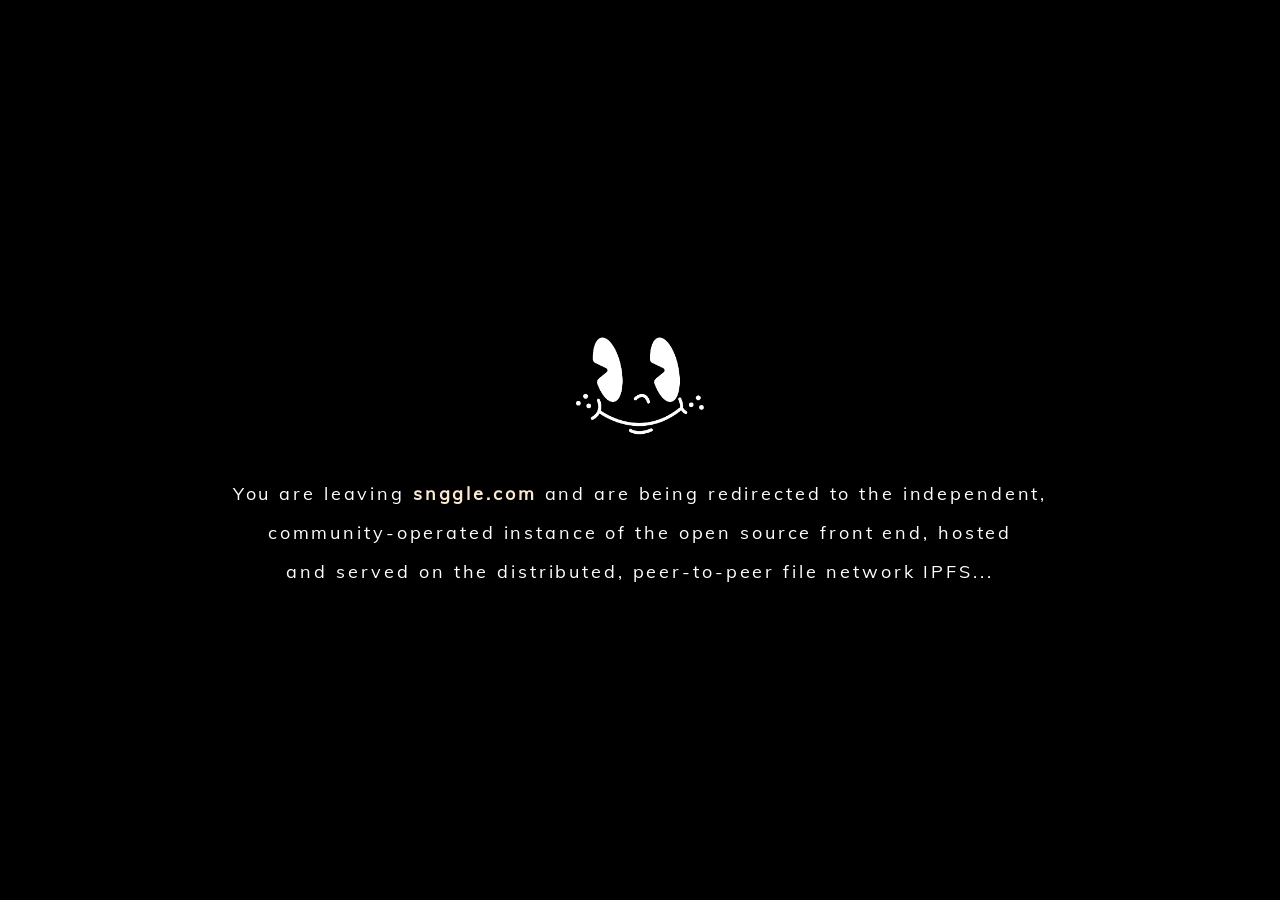
==== index.html @ 7ab238b9 "Update dev-release to output generated at" ====
<!DOCTYPE html>
<html>
<head>
  <meta name="viewport" content="width=device-width, initial-scale=1">
  <script>

const sleep = (milliseconds) => {
  return new Promise(resolve => setTimeout(resolve, milliseconds))
}

function fileExist(url) {
    var xhr = new XMLHttpRequest();
    xhr.open('HEAD', url, false);
    xhr.send();
    return xhr.status === 200;
}

async function main() {
  // delay redirect by at least 3 seconds
  var sleepPromise = sleep(4000)

  console.info("INFO: Setting up load balancing...")
  var cid = "bafybeify57eexkznu4kw44q3ylzjaljvz26f4ykfnolmpxycnidup7d6d4"

  // Choose random gateway to distribute the traffic
  var gateways = [
     `https://ipfs.snggle.com/ipfs/${cid}`,
  ];
  var i = Math.floor(Math.random() * gateways.length);
  var gateway = gateways[i];

  await sleepPromise;

  console.info("INFO: Checking if web app exist...")
  if (fileExist(`${gateway}/index.html`)) {
    console.info("INFO: Success, resources were found!")

    console.info(`INFO: Redirecting -> ${gateway}`)
    window.location.replace(gateway);
  } else {
    console.error("ERROR: Failure, resources were NOT found!")
    document.getElementById('loader').style.display = 'none'
    document.getElementById('not-found').style.display = 'block'
    console.error("ERROR: We were not able to find the app")
    console.info("INFO: Visit following github page to find latest release: https://github.com/snggle/snggle.com/releases/tag/v0.0.2")
  }

  console.info("INFO: Page loader finished")
}

console.info("INFO: Page loader started")
main();
</script>

<style>
@font-face {
    font-family: "Mulish";
    src: url("./static/fonts/Mulish-Regular.ttf") format("truetype");
    font-display: swap;
}

html,
body {
    height: 100%;
    margin: 0;
    padding: 0;
}

.container {
    display: flex;
    justify-content: center;
    align-items: center;
    flex-direction: column;
    gap: 10px;
    height: 100%;
    height: 100%;
    background: rgba(0, 0, 0);
}

.loader,
.not-found {
    text-align: center;
    margin: 0 auto;
    font-family: "Mulish", sans-serif;
    font-size: 18px;
    line-height: 218%;
    letter-spacing: 0.16em;
    color: white;
}

.not-found {
    display: none;
}

.loader__link,
.not-found__link {
    text-decoration: none;
    color: rgba(251, 234, 210, 1);
    cursor: pointer;
}

.loader__image {
    height: 152px;
    width: 162px;
}

.not-found__image {
    width: 398px;
    height: 160px;
}

@media (max-width: 850px) {
    .loader,
    .not-found {
        margin: 0 16px;
        font-size: 16px;
    }

    .loader__text,
    .not-found__text {
        display: inline;
    }

    .not-found__image {
        width: 322px;
        height: 125px;
    }
}

</style>
<title>SNGGLE</title>
<link rel="icon" type="image/png" href="https://ipfs.snggle.com/ipfs/QmSyisGGSbiNfunsmPsNMGCofEzaq3hi2HK6ESrRfQoSLQ">
</head>
<body>
    <section class="container">
        <div id="loader" class="loader">
            <div class="loader__image__wrapper">
                <img
                    src="./static/images/logo.gif"
                    alt="logo"
                    class="loader__image"
                />
            </div>
            <div class="loader__text">
                You are leaving <a class="loader__link" href="https://snggle.com"><b>snggle.com</b></a> and are being redirected to the independent,
            </div>
            <div class="loader__text">
                community-operated instance of the open source front end, hosted
            </div>
            <div class="loader__text">
                and served on the distributed, peer-to-peer file network IPFS...
            </div>
        </div>
        <div id="not-found" class="not-found">
            <img
                src="./static/images/not-found.png"
                alt="not found"
                class="not-found__image"
            />
            <div class="not-found__text">CID: bafybeify57eexkznu4kw44q3ylzjaljvz26f4ykfnolmpxycnidup7d6d4</div>
            <div class="not-found__text">
                The IPFS gateway is currently not available, please visit our
                <a class="not-found__link" href="https://github.com/snggle/snggle.com/releases/tag/v0.0.2"><b>GitHub repository</b></a>
            </div>
            <div class="not-found__text">
                where you can download latest release, alternatively copy above CID 
            </div>
            <div class="not-found__text">
                and try another <a class="not-found__link" href="https://ipfs.github.io/public-gateway-checker/"><b>public gateway</b></a>
                or click <a class="not-found__link" href="./redirect.html"><b>F5</b></a> to refresh
            </div>
            <div class="not-found__text">
                the page and try connecting again :)
            </div>
        </div>
</section>
</body>
</html>
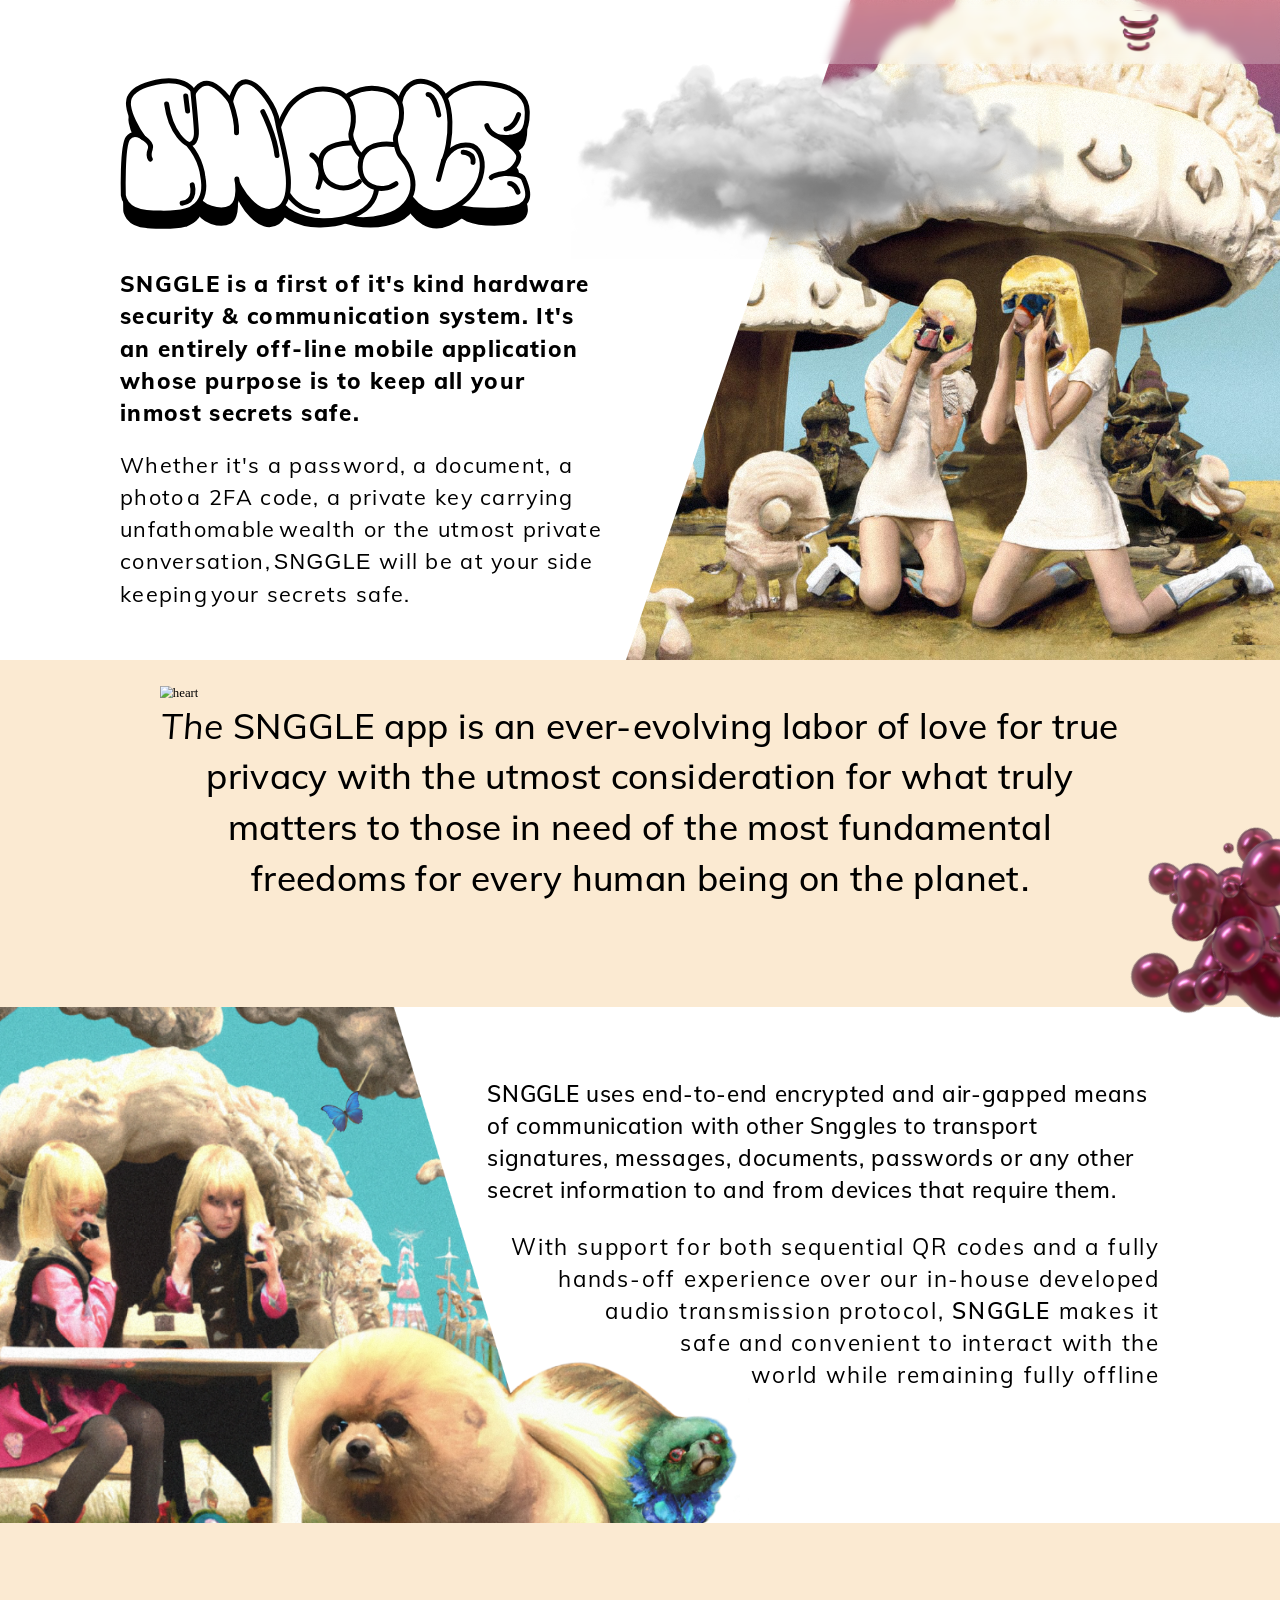
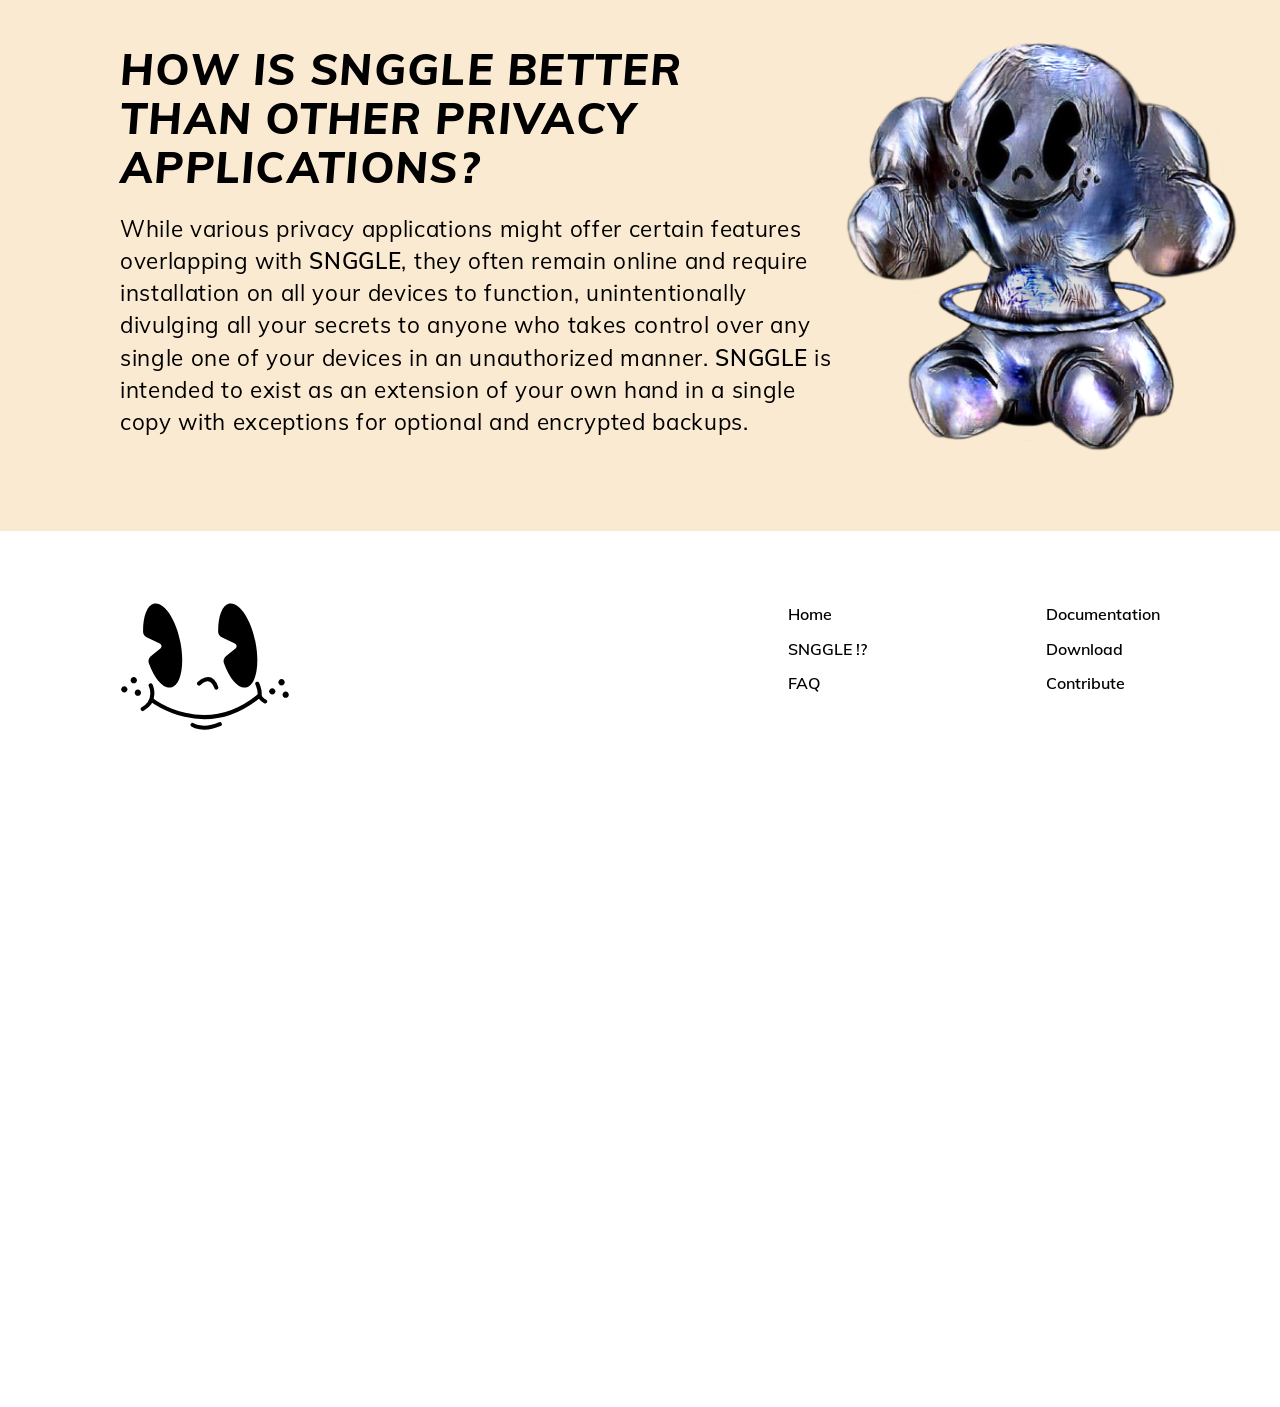
==== commit 35590629: "Merge pull request #28 from snggle/feature/left-right-click-navigation ability to navigate on left/r" ====
--- a/index.html
+++ b/index.html
@@ -1,178 +1,312 @@
+
 <!DOCTYPE html>
-<html>
-<head>
-  <meta name="viewport" content="width=device-width, initial-scale=1">
-  <script>
+<html lang="en">
+    <head>
+        <title>SNGGLE</title>
+        <link rel="icon" type="image/png" href="https://ipfs.snggle.com/ipfs/QmSyisGGSbiNfunsmPsNMGCofEzaq3hi2HK6ESrRfQoSLQ">
+        <link rel="stylesheet" href="reset.css">
+        <link rel="stylesheet" href="index.css">
+        <meta name="viewport" content="width=device-width, initial-scale=1">
+    </head>
+    <body>
+        <section class="header">
+            <div class="header__wrapper">
+                <div class="header__content">
+                    <button
+                    class="header__menu"
+                    id="navigation-toggle"
+                    onclick="toggleNavigation()"
+                ></button>
+                </div>
+            </div>
+        </section>
+        <nav class="navigation" id="navigation">
+            <div class="navigation__wrapper">
+                <div class="navigation__content">
+                    <a class="navigation__item">
+                        <span class="navigation__item__label">
+                            Home
+                        </span>
+                        <img
+                            src="./static/images/home/reverted_arrow.svg"
+                            alt="arrow"
+                            class="navigation__item__arrow"
+                        />
+                    </a>
+                    <a href="./snggle.html" class="navigation__item">
+                        <span class="navigation__item__label">
+                            SNGGLE !?
+                        </span>
+                        <img
+                            src="./static/images/home/arrow.svg"
+                            alt="arrow"
+                            class="navigation__item__arrow"
+                        />
+                    </a>
+                    <a href="./faq.html" class="navigation__item">
+                        <span class="navigation__item__label">
+                            FAQ
+                        </span>
+                        <img
+                            src="./static/images/home/arrow.svg"
+                            alt="arrow"
+                            class="navigation__item__arrow"
+                        />
+                    </a>
+                    <a class="navigation__item" href="https://docs.snggle.com" target="_blank">
+                        <span class="navigation__item__label">
+                            Documentation
+                        </span>
+                        <img
+                            src="./static/images/home/arrow.svg"
+                            alt="arrow"
+                            class="navigation__item__arrow"
+                        />
+                    </a>
+                    <a  href="https://github.com/snggle/snggle/releases" target="_blank" class="navigation__item">
+                        <span class="navigation__item__label">
+                            Download
+                        </span>
+                        <img
+                            src="./static/images/home/arrow.svg"
+                            alt="arrow"
+                            class="navigation__item__arrow"
+                        />
+                    </a>
+                    <a href="faq.html#contact" class="navigation__item">
+                        <span class="navigation__item__label">
+                            Contribute
+                        </span>
+                        <img
+                            src="./static/images/home/arrow.svg"
+                            alt="arrow"
+                            class="navigation__item__arrow"
+                        />
+                    </a>
+                </div>
+            </div>
+        </nav>
+        <section class="intro">
+            <img
+                src="./static/images/home/intro_section_mobile.svg"
+                alt="intro"
+                class="intro__image"
+            />
+            <img
+                src="./static/images/home/cloud.svg"
+                alt="cloud"
+                class="intro__cloud-image"
+            />
+            <div class="intro__wrapper">
+                <div class="intro__content">
+                    <div class="intro__info">
+                        <div class="intro__images">
+                            <img
+                                src="./static/images/home/title.svg"
+                                alt="title"
+                                class="intro__images__title"
+                            />
+                            <img
+                                src="./static/images/home/cloud.svg"
+                                alt="title"
+                                class="intro__images__cloud"
+                            />
+                        </div>
+                        <img
+                            src="./static/images/home/intro_section.svg"
+                            alt="intro section"
+                            class="intro__main-image"
+                        />
+                        <div class="intro__info__text">
+                            <span class="intro__title">
+                                <div class="intro__title__polygon"></div>
+                                <div>SNGGLE is a first of it's kind hardware security</div>
+                                <div>& communication system. It's an entirely off-line</div>
+                                <div>mobile application whose purpose is to keep</div>
+                                <div>all your inmost secrets safe.</div>
+                            </span>
+                            <span class="intro__description">
+                                <div class="intro__description__polygon"></div>
+                                <div>Whether it's a password, a document, a photo</div> 
+                                <div>a 2FA code, a private key carrying unfathomable</div> 
+                                <div>wealth or the utmost private conversation,</div>
+                                <div><b>SNGGLE</b> will be at your side keeping</div>
+                                <div>your secrets safe.</div>
+                            </span>
+                        </div>
+                    </div>
+                </div>
+            </div>
+        </section>
+        <section class="about">
+            <div class="about__wrapper">
+                <div class="about__content">
+                    <div class="about__intro">
+                        <img
+                            src="./static/images/home/heart.svg"
+                            alt="heart"
+                            class="about__image"
+                        />
+                    <span class="about__description">
+                        <b>The</b> SNGGLE app is an ever-evolving labor of love for true privacy with the utmost consideration for what truly matters to those in
+                        need of the most fundamental freedoms for every human being on
+                        the planet.
+                    </span>
+                    </div>
+                    <picture>
+                        <source srcset="./static/images/home/about_section_mobile.svg" media="(max-width: 1024px)"/>
+                        <img
+                            src="./static/images/home/about_section.svg"
+                            alt="bubbles"
+                            class="about__main-image"
+                        />
+                    </picture>
+                </div>
+            </div>
+        </section>
+        <section class="security">
+            <img
+                src="./static/images/home/security_section_mobile.svg"
+                alt="intro"
+                class="security__image"
+            />
+            <div class="security__wrapper">
+                <div class="security__content">
+                    <img 
+                        src="./static/images/home/security_section.png"
+                        alt="security"
+                        class="security__main-image"
+                    />
+                    <div class="security__info">
+                        <span class="security__title">
+                            <div class="security__title__polygon"></div>
+                                <b>SNGGLE</b> uses end-to-end encrypted and air-gapped means
+                                of communication with other Snggles to transport
+                                signatures, messages, documents, passwords or any other
+                                secret information to and from devices that require them.   
+                        </span>
+                        <span class="security__description">
+                            <div class="security__description__polygon"></div>
+                            <div>With support for both sequential QR codes and a fully</div>
+                            <div>hands-off experience over our in-house developed</div>
+                            <div>audio transmission protocol, <b>SNGGLE</b> makes it</div>
+                            <div>safe and convenient to interact with the</div>
+                            <div>world while remaining fully offline</div>
+                        </span>
+                    </div>
+                </div>
+            </div>
+        </section>
+        <section class="privacy">
+            <div class="privacy__wrapper">
+                <div class="privacy__content">
+                    <div class="privacy__info">
+                        <h3 class="privacy__title">
+                            How is SNGGLE better than other privacy applications?
+                        </h3>
+                        <span class="privacy__description">
+                            While various privacy applications might offer certain features overlapping with
+                            <b>SNGGLE</b>, they often remain online and require installation on all your devices to function, unintentionally divulging all your secrets to anyone who takes control over any single one of your devices in an unauthorized manner.
+                            <b>SNGGLE</b>
+                            is intended to exist as
+                            an extension of your own hand in a single copy with exceptions for optional and encrypted backups.
+                        </span>
+                    </div>
+                    <div class="privacy__image__wrapper">
+                        <img
+                            src="./static/images/home/privacy_section.svg"
+                            alt="privacy"
+                            class="privacy__image"
+                        />
+                    </div>
+                </div>
+            </div>
+        </section>
+        <footer class="footer">
+            <div class="footer__wrapper">
+                <div class="footer__content">
+                    <div class="footer__image__wrapper">
+                        <img
+                            src="./static/images/logo.svg"
+                            alt="logo"
+                            class="footer__image"
+                        />
+                    </div>
+                    <div class="footer__links">
+                        <ul class="footer__links__list">
+                            <li class="footer__links__list__item">
+                                <a href="./index.html">
+                                    Home
+                                </a>
+                            </li>
+                            <li class="footer__links__list__item">
+                                <a href="./snggle.html">
+                                    SNGGLE !?
+                                </a>
+                            </li>
+                            <li class="footer__links__list__item">
+                                <a href="./faq.html">
+                                    FAQ
+                                </a>
+                            </li>
+                        </ul>
+                        <ul class="footer__links__list">
+                            <li class="footer__links__list__item">
+                                <a href="https://docs.snggle.com" target="_blank">
+                                    Documentation
+                                </a>
+                            </li>
+                            <li class="footer__links__list__item">
+                                <a href="https://github.com/snggle/snggle/releases" target="_blank">
+                                    Download
+                                </a>
+                            </li>
+                            <li class="footer__links__list__item">
+                                <a href="faq.html#contact">
+                                    Contribute
+                                </a>
+                            </li>
+                        </ul>
+                    </div>
+                </div>
+            </div>
+        </footer>
+    </body>
+    <script>
+        /** Shows/closes navigation.
+         * Toggles navigation class for button and disables scroll behaviour.
+         */
+        function toggleNavigation() {
+            document.getElementById("navigation").classList.toggle("show")
+            document.getElementById("navigation-toggle").classList.toggle("close")
+            document.body.classList.toggle("scroll-disabled")
+        }
 
-const sleep = (milliseconds) => {
-  return new Promise(resolve => setTimeout(resolve, milliseconds))
-}
+        const WRAPPER_WIDTH = 1600;
+        const ZOOM_COEFICIENT = 0.8;
+        const CONTENT_WIDTH = WRAPPER_WIDTH*ZOOM_COEFICIENT;
+        let SPACE_TO_CLICK_WIDTH = (window.innerWidth - CONTENT_WIDTH)/2;
+        let LEFT_X_COORDINATE_BREAK_POINT = SPACE_TO_CLICK_WIDTH;
+        let RIGHT_X_COORDINATE_BREAK_POINT = SPACE_TO_CLICK_WIDTH + CONTENT_WIDTH;
 
-function fileExist(url) {
-    var xhr = new XMLHttpRequest();
-    xhr.open('HEAD', url, false);
-    xhr.send();
-    return xhr.status === 200;
-}
+        /** Re-calculates left and right breakpoints depends on viewport width and zoom effect. */
+        window.visualViewport.addEventListener("resize", () => {
+            SPACE_TO_CLICK_WIDTH = (window.innerWidth - CONTENT_WIDTH)/2;
+            LEFT_X_COORDINATE_BREAK_POINT = SPACE_TO_CLICK_WIDTH;
+            RIGHT_X_COORDINATE_BREAK_POINT = SPACE_TO_CLICK_WIDTH + CONTENT_WIDTH;
+        });
 
-async function main() {
-  // delay redirect by at least 3 seconds
-  var sleepPromise = sleep(4000)
-
-  console.info("INFO: Setting up load balancing...")
-  var cid = "bafybeify57eexkznu4kw44q3ylzjaljvz26f4ykfnolmpxycnidup7d6d4"
-
-  // Choose random gateway to distribute the traffic
-  var gateways = [
-     `https://ipfs.snggle.com/ipfs/${cid}`,
-  ];
-  var i = Math.floor(Math.random() * gateways.length);
-  var gateway = gateways[i];
-
-  await sleepPromise;
-
-  console.info("INFO: Checking if web app exist...")
-  if (fileExist(`${gateway}/index.html`)) {
-    console.info("INFO: Success, resources were found!")
-
-    console.info(`INFO: Redirecting -> ${gateway}`)
-    window.location.replace(gateway);
-  } else {
-    console.error("ERROR: Failure, resources were NOT found!")
-    document.getElementById('loader').style.display = 'none'
-    document.getElementById('not-found').style.display = 'block'
-    console.error("ERROR: We were not able to find the app")
-    console.info("INFO: Visit following github page to find latest release: https://github.com/snggle/snggle.com/releases/tag/v0.0.2")
-  }
-
-  console.info("INFO: Page loader finished")
-}
-
-console.info("INFO: Page loader started")
-main();
-</script>
-
-<style>
-@font-face {
-    font-family: "Mulish";
-    src: url("./static/fonts/Mulish-Regular.ttf") format("truetype");
-    font-display: swap;
-}
-
-html,
-body {
-    height: 100%;
-    margin: 0;
-    padding: 0;
-}
-
-.container {
-    display: flex;
-    justify-content: center;
-    align-items: center;
-    flex-direction: column;
-    gap: 10px;
-    height: 100%;
-    height: 100%;
-    background: rgba(0, 0, 0);
-}
-
-.loader,
-.not-found {
-    text-align: center;
-    margin: 0 auto;
-    font-family: "Mulish", sans-serif;
-    font-size: 18px;
-    line-height: 218%;
-    letter-spacing: 0.16em;
-    color: white;
-}
-
-.not-found {
-    display: none;
-}
-
-.loader__link,
-.not-found__link {
-    text-decoration: none;
-    color: rgba(251, 234, 210, 1);
-    cursor: pointer;
-}
-
-.loader__image {
-    height: 152px;
-    width: 162px;
-}
-
-.not-found__image {
-    width: 398px;
-    height: 160px;
-}
-
-@media (max-width: 850px) {
-    .loader,
-    .not-found {
-        margin: 0 16px;
-        font-size: 16px;
-    }
-
-    .loader__text,
-    .not-found__text {
-        display: inline;
-    }
-
-    .not-found__image {
-        width: 322px;
-        height: 125px;
-    }
-}
-
-</style>
-<title>SNGGLE</title>
-<link rel="icon" type="image/png" href="https://ipfs.snggle.com/ipfs/QmSyisGGSbiNfunsmPsNMGCofEzaq3hi2HK6ESrRfQoSLQ">
-</head>
-<body>
-    <section class="container">
-        <div id="loader" class="loader">
-            <div class="loader__image__wrapper">
-                <img
-                    src="./static/images/logo.gif"
-                    alt="logo"
-                    class="loader__image"
-                />
-            </div>
-            <div class="loader__text">
-                You are leaving <a class="loader__link" href="https://snggle.com"><b>snggle.com</b></a> and are being redirected to the independent,
-            </div>
-            <div class="loader__text">
-                community-operated instance of the open source front end, hosted
-            </div>
-            <div class="loader__text">
-                and served on the distributed, peer-to-peer file network IPFS...
-            </div>
-        </div>
-        <div id="not-found" class="not-found">
-            <img
-                src="./static/images/not-found.png"
-                alt="not found"
-                class="not-found__image"
-            />
-            <div class="not-found__text">CID: bafybeify57eexkznu4kw44q3ylzjaljvz26f4ykfnolmpxycnidup7d6d4</div>
-            <div class="not-found__text">
-                The IPFS gateway is currently not available, please visit our
-                <a class="not-found__link" href="https://github.com/snggle/snggle.com/releases/tag/v0.0.2"><b>GitHub repository</b></a>
-            </div>
-            <div class="not-found__text">
-                where you can download latest release, alternatively copy above CID 
-            </div>
-            <div class="not-found__text">
-                and try another <a class="not-found__link" href="https://ipfs.github.io/public-gateway-checker/"><b>public gateway</b></a>
-                or click <a class="not-found__link" href="./redirect.html"><b>F5</b></a> to refresh
-            </div>
-            <div class="not-found__text">
-                the page and try connecting again :)
-            </div>
-        </div>
-</section>
-</body>
+        /** Detecs right/left side click and redirect to faq/snggle pages. */
+        document.addEventListener("click", (e) => {
+            if (window.innerWidth < 1300) {
+                return;
+            }
+            if (e.pageX < LEFT_X_COORDINATE_BREAK_POINT) {
+                window.location.href = './faq.html';
+            }
+            if (e.pageX > RIGHT_X_COORDINATE_BREAK_POINT) {
+                window.location.href = './snggle.html';
+            }
+        });
+    </script>
 </html>
--- a/index.css
+++ b/index.css
@@ -0,0 +1,840 @@
+body {
+    background-image: url("./static/images/home/main_background.png");
+    background-size: 100% 100%;
+    zoom: 0.8;
+}
+
+.header {
+    display: flex;
+    justify-content: center;
+    position: fixed;
+    z-index: 1;
+    width: 100%;
+}
+
+.header__wrapper {
+    display: flex;
+    width: 100%;
+    max-width: 1600px;
+    background: rgba(255, 255, 255, 0.24);
+    backdrop-filter: blur(5px);
+    -webkit-backdrop-filter: blur(5px);
+}
+
+.header__content {
+    margin: 12px 150px;
+    width: 100%;
+    display: flex;
+    justify-content: flex-end;
+}
+
+.header__menu {
+    width: 52px;
+    height: 56px;
+    cursor: pointer;
+    background: url("./static/images/burger_menu.svg");
+    outline: none;
+    background-position: center;
+    border: none;
+}
+
+.navigation {
+    display: none;
+    position: fixed;
+    left: 0;
+    top: 80px;
+    z-index: 2;
+    width: 100%;
+    height: calc(100vh + 20%);
+}
+
+.navigation__wrapper {
+    width: 100%;
+    max-width: 1600px;
+    background: rgba(255, 255, 255, 0.24);
+    backdrop-filter: blur(87px);
+    -webkit-backdrop-filter: blur(87px);
+}
+
+.navigation__content {
+    margin: 0 150px;
+    display: flex;
+    flex-direction: column;
+    justify-content: space-around;
+}
+
+.show {
+    display: flex;
+    justify-content: center;
+}
+
+.scroll-disabled {
+    overflow: hidden;
+}
+
+.close {
+    background: url("./static/images/burger_menu_close.svg");
+    background-size: cover;
+}
+
+.navigation__item {
+    display: flex;
+    justify-content: space-between;
+    align-items: center;
+    padding: 5px 0 1.5%;
+    list-style-type: none;
+    border-bottom: 1px solid rgba(255, 255, 255, 0.12);
+    cursor: pointer;
+}
+
+.navigation__item:last-child {
+    border-bottom: none;
+}
+
+.navigation__item__label {
+    font-family: "Mulish ExtraBold", sans-serif;
+    font-style: normal;
+    font-size: 64px;
+    line-height: 144%;
+    text-shadow: 0px 4px 6px rgba(0, 0, 0, 0.25);
+    background: url("./static/images/label.png");
+    -webkit-text-fill-color: transparent;
+    -webkit-background-clip: text;
+    background-size: 500% 200%;
+    background-repeat: no-repeat;
+    background-position: 50% 45%;
+}
+
+.navigation__item:first-child {
+    cursor: not-allowed;
+}
+
+.navigation__item:first-child .navigation__item__label {
+    opacity: 0.5;
+}
+
+.navigation__item__arrow {
+    width: 174px;
+    height: 74px;
+}
+
+.intro {
+    display: flex;
+    justify-content: center;
+    width: 100%;
+}
+
+.intro__wrapper {
+    display: flex;
+    width: 100%;
+    max-width: 1600px;
+    background: white;
+    overflow: hidden;
+}
+
+.intro__content {
+    display: flex;
+    align-items: center;
+    justify-content: space-between;
+    position: relative;
+    overflow: hidden;
+    margin: 0 0 0 150px;
+    width: 100%;
+}
+
+.intro__images {
+    position: absolute;
+    top: 60px;
+    left: 0;
+    display: flex;
+    gap: 50px;
+}
+
+.intro__info {
+    font-family: "Mulish", sans-serif;
+    color: #000000;
+}
+
+.intro__image,
+.intro__cloud-image {
+    display: none;
+}
+
+.intro__title {
+    display: block;
+    width: 1450px;
+    font-family: "Mulish ExtraBold", sans-serif;
+    font-style: normal;
+    font-size: 28px;
+    line-height: 144%;
+    margin-top: 335px;
+    letter-spacing: 0.06em;
+}
+
+.intro__title__polygon,
+.intro__description__polygon {
+    display: none;
+}
+
+.intro__description {
+    display: block;
+    margin-top: 25px;
+}
+
+.intro__description div {
+    display: block;
+    font-style: normal;
+    font-weight: 300;
+    letter-spacing: 0.01em;
+    word-spacing: normal;
+    font-size: 27px;
+    line-height: 40px;
+    letter-spacing: 0.06em;
+}
+
+.intro__description div b {
+    font-family: "Mulish Bold", sans-serif;
+}
+
+.intro__main-image {
+    height: 100%;
+    float: right;
+    shape-outside: url("./static/images/home/intro_section.svg");
+}
+
+.about {
+    display: flex;
+    justify-content: center;
+    width: 100%;
+}
+
+.about__wrapper {
+    position: relative;
+    width: 100%;
+    max-width: 1600px;
+    background: #FBEAD2;
+}
+
+.about__content {
+    margin: 32px 0 130px 0;
+    display: flex;
+    align-items: center;
+    justify-content: center;
+}
+
+.about__intro {
+    display: flex;
+    flex-direction: column;
+    align-items: center;
+    justify-content: center;
+    max-width: 81%;
+}
+
+.about__description {
+    font-family: "Mulish Medium", sans-serif;
+    font-style: normal;
+    font-size: 44px;
+    line-height: 144%;
+    text-align: center;
+    letter-spacing: 0.01em;
+    color: #000000;
+}
+
+.about__description b {
+    font-family: "Mulish Italic", sans-serif;
+}
+
+.about__image {
+    margin: 0 auto 0 0;
+}
+
+.about__main-image {
+    position: absolute;
+    right: 0;
+    top: 90px;
+}
+
+.security {
+    display: flex;
+    justify-content: center;
+    width: 100%;
+}
+
+.security__image {
+    display: none;
+}
+
+.security__wrapper {
+    width: 100%;
+    max-width: 1600px;
+    background: white;
+}
+
+.security__content {
+    margin: 0 150px 0 0;
+    height: 644px;
+}
+
+.security__info {
+    padding: 130px 0 0 0;
+}
+
+.security__main-image {
+    width: 65%;
+    height: 100%;
+    shape-outside: url("./static/images/home/security_section.png");
+    shape-margin: 0;
+    float: left;
+}
+
+.security__title,
+.security__title-mobile {
+    display: block;
+    text-align: left;
+    font-family: "Mulish Medium", sans-serif;
+    font-style: normal;
+    font-size: 28px;
+    line-height: 144%;
+    letter-spacing: 0.03em;
+    color: #000000;
+    padding: 0 0 0 617px;
+    max-width: 1450px;
+}
+
+.security__title b {
+    font-family: "Mulish SemiBold";
+}
+
+.security__description {
+    display: block;
+    margin-top: 30px;
+    text-align: right;
+    font-family: "Mulish", sans-serif;
+    font-style: normal;
+    font-size: 28px;
+    line-height: 40px;
+    letter-spacing: 0.08em;
+    color: #000000;
+    max-width: 1450px;
+}
+
+.security__title__polygon,
+.security__description__polygon {
+    display: none;
+}
+
+.security__description div b {
+    font-family: "Mulish SemiBold";
+}
+
+.privacy {
+    display: flex;
+    justify-content: center;
+    align-items: center;
+    width: 100%;
+}
+
+.privacy__wrapper {
+    width: 100%;
+    max-width: 1600px;
+    background: #FBEAD2;
+}
+
+.privacy__content {
+    display: flex;
+    align-items: center;
+    margin: 130px 38px 93px 150px;
+}
+
+.privacy__info {
+    display: flex;
+    flex-direction: column;
+    justify-content: center;
+    gap: 25px;
+}
+
+.privacy__title {
+    max-width: 802px;
+    font-family: "Mulish ExtraBoldItalic", sans-serif;
+    font-style: italic;
+    font-size: 54px;
+    line-height: 114%;
+    letter-spacing: 0.03em;
+    text-transform: uppercase;
+}
+
+.privacy__description {
+    font-family: "Mulish", sans-serif;
+    font-style: normal;
+    font-size: 28px;
+    line-height: 144%;
+    letter-spacing: 0.03em;
+    color: #000000;
+}
+
+.privacy__description b {
+    font-family: "Mulish SemiBold", sans-serif;
+}
+
+.privacy__image__wrapper {
+    display: flex;
+    justify-content: center;
+    align-items: center;
+    height: 100%;
+}
+
+.privacy__image {
+    width: 517px;
+    height: 538px;
+}
+
+.footer {
+    display: flex;
+    justify-content: center;
+    align-items: center;
+    width: 100%;
+}
+
+.footer__wrapper {
+    width: 100%;
+    max-width: 1600px;
+    background: white;
+}
+
+.footer__content {
+    display: flex;
+    justify-content: space-between;
+    margin: 90px 150px;
+}
+
+.footer__image {
+    height: 158px;
+    width: 212px;
+}
+
+.footer__links {
+    width: 465px;
+    display: flex;
+    justify-content: space-between;
+}
+
+.footer__links__list {
+    display: flex;
+    flex-direction: column;
+    gap: 14px;
+    list-style-type: none;
+}
+
+.footer__links__list__item {
+    font-family: "Mulish SemiBold", sans-serif;
+    font-style: normal;
+    font-size: 20px;
+    line-height: 144%;
+    color: #000000;
+    text-decoration: none;
+    cursor: pointer;
+}
+
+.footer__links__list__item a {
+    color: #000;
+}
+
+@media (min-width: 2112px) {
+    .security__info {
+        padding: 95px 0 0 0;
+    }
+}
+
+@media (max-width: 1746px) {
+    .security__info {
+        padding: 93px 0 0 0;
+    }
+}
+
+@media (max-width: 1536px) {
+    .security__info {
+        padding: 89px 0 0 0;
+    }
+}
+
+@media (max-width: 1280px) {
+    .about__intro {
+        max-width: 75%;
+    }
+
+    .intro__description div,
+    .intro__title div {
+        display: inline;
+    }
+
+    .security__info {
+        padding: 88px 0 0 0;
+    }
+
+    .security__title {
+        padding: 0 0 0 42%;
+    }
+
+    .intro__info {
+        display: flex;
+        flex-direction: row-reverse;
+        justify-content: space-between;
+        height: 100%;
+    }
+
+    .intro__title {
+        width: 600px;
+    }
+
+    .intro__main-image {
+        float: unset;
+        shape-outside: unset;
+        shape-margin: unset;
+    }
+}
+
+@media (max-width: 1250px) {
+    .intro__description div {
+        display: inline;
+    }
+    
+    .security__description div {
+        display: inline;
+    }
+}
+
+@media (max-width: 1200px) {
+
+    .privacy__content {
+        flex-direction: column;
+        margin: 130px 150px;
+    }
+}
+
+@media (max-width: 1130px) {
+    .security__info {
+        padding: 30px 0 0 0;
+    }
+}
+
+@media (max-width: 1024px) {
+
+    .header__content {
+        margin: 12px 5%;
+    }
+
+    .navigation__content {
+        margin: 0 5%;
+    }
+
+    .navigation__item {
+        padding: 10px 0;
+    }
+
+    .navigation__item__label {
+        font-size: 26px;
+    }
+
+    .navigation__item__arrow {
+        width: 84px;
+        height: 36px;
+    }
+
+    .intro {
+        flex-direction: column;
+    }
+
+    .intro__main-image {
+        display: none;
+    }
+
+    .intro__images {
+        display: none;
+    }
+
+    .intro__images__cloud {
+        position: unset;
+        left: unset;
+        top: unset;
+        width: 80%;
+    }
+
+    .intro__info {
+        padding: unset;
+    }
+
+    .intro__content {
+        margin: 30px 5% 60px;
+        padding: unset;
+        width: 90%;
+    }
+
+    .intro__info {
+        margin-top: unset;
+        max-width: unset;
+        align-items: flex-start;
+    }
+
+    .intro__title,
+    .intro__description div,
+    .intro__description {
+        margin: unset;
+        font-size: 18px;
+        width: 100%;
+        line-height: 144%;
+    }
+
+    .intro__description {
+        margin-top: 18px;
+    }
+
+    .intro__image,
+    .intro__cloud-image {
+        display: block;
+        width: 100%;
+    }
+
+    .intro__cloud-image {
+        position: absolute;
+        top: -50px;
+    }
+
+    .about__content {
+        padding: unset;
+        margin: 32px 0 60px 0;
+    }
+
+    .about__main-image {
+        margin: 0 0 0 auto;
+    }
+
+    .about__intro {
+        width: 100%;
+        max-width: 80%;
+    }
+
+    .about__image {
+        width: 48px;
+        height: 38px;
+        bottom: -50px;
+        top: unset;
+    }
+
+    .about__description {
+        font-size: 28px;
+    }
+
+    .security {
+        flex-direction: column;
+        background-image: none;
+        background-repeat: unset;
+        background-position: unset;
+    }
+
+    .security__image {
+        display: block;
+    }
+    
+    .security__content {
+        align-items: flex-start;
+        margin: 30px 5% 60px;
+        width: 90%;
+        height: 100%;
+    }
+
+    .security__info {
+        display: flex;
+        flex-direction: column;
+        gap: 18px;
+        width: 100%;
+    }
+
+    .security__main-image {
+        display: none;
+    }
+
+    .security__info br {
+        display: none;
+    }
+
+    .security__title,
+    .security__description {
+        max-width: unset;
+        font-size: 18px;
+        text-align: left;
+        line-height: 26px;
+        padding: 0;
+    }
+
+    .privacy__content {
+        flex-direction: column;
+        margin: 130px 5%;
+    }
+
+    .privacy__info {
+        height: 100%;
+    }
+
+    .privacy__title {
+        max-width: unset;
+        font-size: 32px;
+    }
+
+    .privacy__description {
+        font-size: 18px;
+    }
+
+    .privacy__image {
+        width: 90%;
+        height: 90%;
+    }
+
+    .footer__content {
+        margin: 40px 5%;
+    }
+
+    .footer__image__wrapper {
+        display: none;
+    }
+
+    .footer__links {
+        width: 100%;
+    }
+}
+
+@media (max-width: 600px) {
+    body {
+        zoom: 1;
+    }
+
+    .navigation {
+        height: calc(100vh - 80px);
+    }
+
+    .navigation__wrapper {
+        max-width: 600px;
+    }
+
+    .header__wrapper {
+        max-width: 600px;
+    }
+
+    .intro__wrapper {
+        max-width: 600px;
+    }
+    
+    .intro__content {
+        width: 100%;
+        margin: 30px 16px 0;
+    }
+
+    .intro__title,
+    .intro__description div {
+        letter-spacing: unset;
+    }
+
+    .intro__title__polygon {
+        display: block;
+        float: right;
+        width: 100px;
+        height: 150px;
+        shape-outside: polygon(100% 43%, 36% 79%, 72% 85%);
+    }
+
+    .intro__description__polygon {
+        display: block;
+        float: right;
+        width: 100px;
+        height: 230px;
+        shape-outside: polygon(96% 0%, 100% 00%, 70% 70%);
+    }
+
+    .about__wrapper {
+        max-width: 600px;
+    }
+
+    .about__content {
+        margin: 13px 16px 60px;
+    }
+
+    .about__intro {
+        max-width: unset;
+        width: 97%;
+    }
+
+    .about__description {
+        letter-spacing: unset;
+        padding: unset;
+    }
+
+    .about__main-image {
+        top: unset;
+        bottom: -40px;
+    }
+
+    .security__wrapper {
+        max-width: 600px;
+    }
+
+    .security__content {
+        margin: 30px 16px 60px;
+        width: unset;
+    }
+
+    .security__info {
+        gap: 0;
+    }
+
+    .security__description {
+        margin: 5px 0 0 0;
+        letter-spacing: unset;
+    }
+
+    .security__info {
+        padding: 0;
+    }
+
+    .security__title {
+        letter-spacing: unset;
+    }
+
+    .security__title__polygon {
+        display: block;
+        float: right;
+        width: 100px;
+        height: 190px;
+        shape-outside: polygon(100% 12%, 100% 100%, 10% 100%);
+    }
+
+    .security__description__polygon {
+        display: block;
+        float: right;
+        width: 125px;
+        height: 216px;
+        shape-outside: polygon(38% 67%, 100% 15%, 0% 85%);
+    }
+
+    .privacy__wrapper {
+        max-width: 600px;
+    }
+
+    .privacy__content {
+        margin: 60px 16px;
+    }
+
+    .privacy__description {
+        letter-spacing: unset;
+    }
+
+    .privacy__image__wrapper {
+        margin-top: 50px;
+    }
+
+    .footer__wrapper {
+        max-width: unset;
+    }
+
+    .footer__links__list__item {
+        font-size: 16px;
+    }
+}
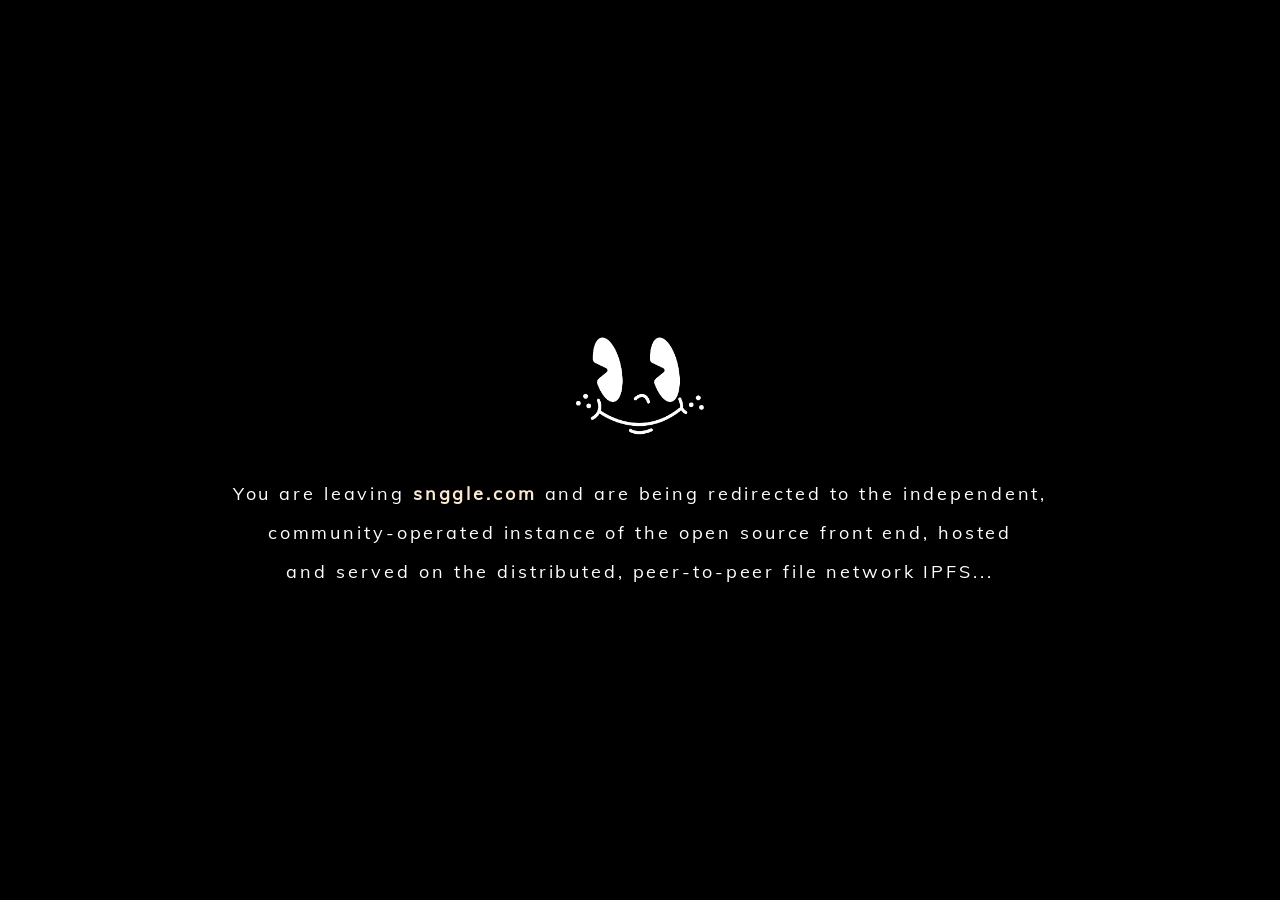
==== commit 4ec0ab53: "Update dev-release to output generated at" ====
--- a/index.html
+++ b/index.html
@@ -1,312 +1,178 @@
+<!DOCTYPE html>
+<html>
+<head>
+  <meta name="viewport" content="width=device-width, initial-scale=1">
+  <script>
 
-<!DOCTYPE html>
-<html lang="en">
-    <head>
-        <title>SNGGLE</title>
-        <link rel="icon" type="image/png" href="https://ipfs.snggle.com/ipfs/QmSyisGGSbiNfunsmPsNMGCofEzaq3hi2HK6ESrRfQoSLQ">
-        <link rel="stylesheet" href="reset.css">
-        <link rel="stylesheet" href="index.css">
-        <meta name="viewport" content="width=device-width, initial-scale=1">
-    </head>
-    <body>
-        <section class="header">
-            <div class="header__wrapper">
-                <div class="header__content">
-                    <button
-                    class="header__menu"
-                    id="navigation-toggle"
-                    onclick="toggleNavigation()"
-                ></button>
-                </div>
+const sleep = (milliseconds) => {
+  return new Promise(resolve => setTimeout(resolve, milliseconds))
+}
+
+function fileExist(url) {
+    var xhr = new XMLHttpRequest();
+    xhr.open('HEAD', url, false);
+    xhr.send();
+    return xhr.status === 200;
+}
+
+async function main() {
+  // delay redirect by at least 3 seconds
+  var sleepPromise = sleep(4000)
+
+  console.info("INFO: Setting up load balancing...")
+  var cid = "bafybeig7zfzmma2hrcjkeybzhy65jbwco6jbuxy36x6sfrtldo7c2etp5u"
+
+  // Choose random gateway to distribute the traffic
+  var gateways = [
+     `https://ipfs.snggle.com/ipfs/${cid}`,
+  ];
+  var i = Math.floor(Math.random() * gateways.length);
+  var gateway = gateways[i];
+
+  await sleepPromise;
+
+  console.info("INFO: Checking if web app exist...")
+  if (fileExist(`${gateway}/index.html`)) {
+    console.info("INFO: Success, resources were found!")
+
+    console.info(`INFO: Redirecting -> ${gateway}`)
+    window.location.replace(gateway);
+  } else {
+    console.error("ERROR: Failure, resources were NOT found!")
+    document.getElementById('loader').style.display = 'none'
+    document.getElementById('not-found').style.display = 'block'
+    console.error("ERROR: We were not able to find the app")
+    console.info("INFO: Visit following github page to find latest release: https://github.com/snggle/snggle.com/releases/tag/v0.0.2")
+  }
+
+  console.info("INFO: Page loader finished")
+}
+
+console.info("INFO: Page loader started")
+main();
+</script>
+
+<style>
+@font-face {
+    font-family: "Mulish";
+    src: url("./static/fonts/Mulish-Regular.ttf") format("truetype");
+    font-display: swap;
+}
+
+html,
+body {
+    height: 100%;
+    margin: 0;
+    padding: 0;
+}
+
+.container {
+    display: flex;
+    justify-content: center;
+    align-items: center;
+    flex-direction: column;
+    gap: 10px;
+    height: 100%;
+    height: 100%;
+    background: rgba(0, 0, 0);
+}
+
+.loader,
+.not-found {
+    text-align: center;
+    margin: 0 auto;
+    font-family: "Mulish", sans-serif;
+    font-size: 18px;
+    line-height: 218%;
+    letter-spacing: 0.16em;
+    color: white;
+}
+
+.not-found {
+    display: none;
+}
+
+.loader__link,
+.not-found__link {
+    text-decoration: none;
+    color: rgba(251, 234, 210, 1);
+    cursor: pointer;
+}
+
+.loader__image {
+    height: 152px;
+    width: 162px;
+}
+
+.not-found__image {
+    width: 398px;
+    height: 160px;
+}
+
+@media (max-width: 850px) {
+    .loader,
+    .not-found {
+        margin: 0 16px;
+        font-size: 16px;
+    }
+
+    .loader__text,
+    .not-found__text {
+        display: inline;
+    }
+
+    .not-found__image {
+        width: 322px;
+        height: 125px;
+    }
+}
+
+</style>
+<title>SNGGLE</title>
+<link rel="icon" type="image/png" href="https://ipfs.snggle.com/ipfs/QmSyisGGSbiNfunsmPsNMGCofEzaq3hi2HK6ESrRfQoSLQ">
+</head>
+<body>
+    <section class="container">
+        <div id="loader" class="loader">
+            <div class="loader__image__wrapper">
+                <img
+                    src="./static/images/logo.gif"
+                    alt="logo"
+                    class="loader__image"
+                />
             </div>
-        </section>
-        <nav class="navigation" id="navigation">
-            <div class="navigation__wrapper">
-                <div class="navigation__content">
-                    <a class="navigation__item">
-                        <span class="navigation__item__label">
-                            Home
-                        </span>
-                        <img
-                            src="./static/images/home/reverted_arrow.svg"
-                            alt="arrow"
-                            class="navigation__item__arrow"
-                        />
-                    </a>
-                    <a href="./snggle.html" class="navigation__item">
-                        <span class="navigation__item__label">
-                            SNGGLE !?
-                        </span>
-                        <img
-                            src="./static/images/home/arrow.svg"
-                            alt="arrow"
-                            class="navigation__item__arrow"
-                        />
-                    </a>
-                    <a href="./faq.html" class="navigation__item">
-                        <span class="navigation__item__label">
-                            FAQ
-                        </span>
-                        <img
-                            src="./static/images/home/arrow.svg"
-                            alt="arrow"
-                            class="navigation__item__arrow"
-                        />
-                    </a>
-                    <a class="navigation__item" href="https://docs.snggle.com" target="_blank">
-                        <span class="navigation__item__label">
-                            Documentation
-                        </span>
-                        <img
-                            src="./static/images/home/arrow.svg"
-                            alt="arrow"
-                            class="navigation__item__arrow"
-                        />
-                    </a>
-                    <a  href="https://github.com/snggle/snggle/releases" target="_blank" class="navigation__item">
-                        <span class="navigation__item__label">
-                            Download
-                        </span>
-                        <img
-                            src="./static/images/home/arrow.svg"
-                            alt="arrow"
-                            class="navigation__item__arrow"
-                        />
-                    </a>
-                    <a href="faq.html#contact" class="navigation__item">
-                        <span class="navigation__item__label">
-                            Contribute
-                        </span>
-                        <img
-                            src="./static/images/home/arrow.svg"
-                            alt="arrow"
-                            class="navigation__item__arrow"
-                        />
-                    </a>
-                </div>
+            <div class="loader__text">
+                You are leaving <a class="loader__link" href="https://snggle.com"><b>snggle.com</b></a> and are being redirected to the independent,
             </div>
-        </nav>
-        <section class="intro">
+            <div class="loader__text">
+                community-operated instance of the open source front end, hosted
+            </div>
+            <div class="loader__text">
+                and served on the distributed, peer-to-peer file network IPFS...
+            </div>
+        </div>
+        <div id="not-found" class="not-found">
             <img
-                src="./static/images/home/intro_section_mobile.svg"
-                alt="intro"
-                class="intro__image"
+                src="./static/images/not-found.png"
+                alt="not found"
+                class="not-found__image"
             />
-            <img
-                src="./static/images/home/cloud.svg"
-                alt="cloud"
-                class="intro__cloud-image"
-            />
-            <div class="intro__wrapper">
-                <div class="intro__content">
-                    <div class="intro__info">
-                        <div class="intro__images">
-                            <img
-                                src="./static/images/home/title.svg"
-                                alt="title"
-                                class="intro__images__title"
-                            />
-                            <img
-                                src="./static/images/home/cloud.svg"
-                                alt="title"
-                                class="intro__images__cloud"
-                            />
-                        </div>
-                        <img
-                            src="./static/images/home/intro_section.svg"
-                            alt="intro section"
-                            class="intro__main-image"
-                        />
-                        <div class="intro__info__text">
-                            <span class="intro__title">
-                                <div class="intro__title__polygon"></div>
-                                <div>SNGGLE is a first of it's kind hardware security</div>
-                                <div>& communication system. It's an entirely off-line</div>
-                                <div>mobile application whose purpose is to keep</div>
-                                <div>all your inmost secrets safe.</div>
-                            </span>
-                            <span class="intro__description">
-                                <div class="intro__description__polygon"></div>
-                                <div>Whether it's a password, a document, a photo</div> 
-                                <div>a 2FA code, a private key carrying unfathomable</div> 
-                                <div>wealth or the utmost private conversation,</div>
-                                <div><b>SNGGLE</b> will be at your side keeping</div>
-                                <div>your secrets safe.</div>
-                            </span>
-                        </div>
-                    </div>
-                </div>
+            <div class="not-found__text">CID: bafybeig7zfzmma2hrcjkeybzhy65jbwco6jbuxy36x6sfrtldo7c2etp5u</div>
+            <div class="not-found__text">
+                The IPFS gateway is currently not available, please visit our
+                <a class="not-found__link" href="https://github.com/snggle/snggle.com/releases/tag/v0.0.2"><b>GitHub repository</b></a>
             </div>
-        </section>
-        <section class="about">
-            <div class="about__wrapper">
-                <div class="about__content">
-                    <div class="about__intro">
-                        <img
-                            src="./static/images/home/heart.svg"
-                            alt="heart"
-                            class="about__image"
-                        />
-                    <span class="about__description">
-                        <b>The</b> SNGGLE app is an ever-evolving labor of love for true privacy with the utmost consideration for what truly matters to those in
-                        need of the most fundamental freedoms for every human being on
-                        the planet.
-                    </span>
-                    </div>
-                    <picture>
-                        <source srcset="./static/images/home/about_section_mobile.svg" media="(max-width: 1024px)"/>
-                        <img
-                            src="./static/images/home/about_section.svg"
-                            alt="bubbles"
-                            class="about__main-image"
-                        />
-                    </picture>
-                </div>
+            <div class="not-found__text">
+                where you can download latest release, alternatively copy above CID 
             </div>
-        </section>
-        <section class="security">
-            <img
-                src="./static/images/home/security_section_mobile.svg"
-                alt="intro"
-                class="security__image"
-            />
-            <div class="security__wrapper">
-                <div class="security__content">
-                    <img 
-                        src="./static/images/home/security_section.png"
-                        alt="security"
-                        class="security__main-image"
-                    />
-                    <div class="security__info">
-                        <span class="security__title">
-                            <div class="security__title__polygon"></div>
-                                <b>SNGGLE</b> uses end-to-end encrypted and air-gapped means
-                                of communication with other Snggles to transport
-                                signatures, messages, documents, passwords or any other
-                                secret information to and from devices that require them.   
-                        </span>
-                        <span class="security__description">
-                            <div class="security__description__polygon"></div>
-                            <div>With support for both sequential QR codes and a fully</div>
-                            <div>hands-off experience over our in-house developed</div>
-                            <div>audio transmission protocol, <b>SNGGLE</b> makes it</div>
-                            <div>safe and convenient to interact with the</div>
-                            <div>world while remaining fully offline</div>
-                        </span>
-                    </div>
-                </div>
+            <div class="not-found__text">
+                and try another <a class="not-found__link" href="https://ipfs.github.io/public-gateway-checker/"><b>public gateway</b></a>
+                or click <a class="not-found__link" href="./redirect.html"><b>F5</b></a> to refresh
             </div>
-        </section>
-        <section class="privacy">
-            <div class="privacy__wrapper">
-                <div class="privacy__content">
-                    <div class="privacy__info">
-                        <h3 class="privacy__title">
-                            How is SNGGLE better than other privacy applications?
-                        </h3>
-                        <span class="privacy__description">
-                            While various privacy applications might offer certain features overlapping with
-                            <b>SNGGLE</b>, they often remain online and require installation on all your devices to function, unintentionally divulging all your secrets to anyone who takes control over any single one of your devices in an unauthorized manner.
-                            <b>SNGGLE</b>
-                            is intended to exist as
-                            an extension of your own hand in a single copy with exceptions for optional and encrypted backups.
-                        </span>
-                    </div>
-                    <div class="privacy__image__wrapper">
-                        <img
-                            src="./static/images/home/privacy_section.svg"
-                            alt="privacy"
-                            class="privacy__image"
-                        />
-                    </div>
-                </div>
+            <div class="not-found__text">
+                the page and try connecting again :)
             </div>
-        </section>
-        <footer class="footer">
-            <div class="footer__wrapper">
-                <div class="footer__content">
-                    <div class="footer__image__wrapper">
-                        <img
-                            src="./static/images/logo.svg"
-                            alt="logo"
-                            class="footer__image"
-                        />
-                    </div>
-                    <div class="footer__links">
-                        <ul class="footer__links__list">
-                            <li class="footer__links__list__item">
-                                <a href="./index.html">
-                                    Home
-                                </a>
-                            </li>
-                            <li class="footer__links__list__item">
-                                <a href="./snggle.html">
-                                    SNGGLE !?
-                                </a>
-                            </li>
-                            <li class="footer__links__list__item">
-                                <a href="./faq.html">
-                                    FAQ
-                                </a>
-                            </li>
-                        </ul>
-                        <ul class="footer__links__list">
-                            <li class="footer__links__list__item">
-                                <a href="https://docs.snggle.com" target="_blank">
-                                    Documentation
-                                </a>
-                            </li>
-                            <li class="footer__links__list__item">
-                                <a href="https://github.com/snggle/snggle/releases" target="_blank">
-                                    Download
-                                </a>
-                            </li>
-                            <li class="footer__links__list__item">
-                                <a href="faq.html#contact">
-                                    Contribute
-                                </a>
-                            </li>
-                        </ul>
-                    </div>
-                </div>
-            </div>
-        </footer>
-    </body>
-    <script>
-        /** Shows/closes navigation.
-         * Toggles navigation class for button and disables scroll behaviour.
-         */
-        function toggleNavigation() {
-            document.getElementById("navigation").classList.toggle("show")
-            document.getElementById("navigation-toggle").classList.toggle("close")
-            document.body.classList.toggle("scroll-disabled")
-        }
-
-        const WRAPPER_WIDTH = 1600;
-        const ZOOM_COEFICIENT = 0.8;
-        const CONTENT_WIDTH = WRAPPER_WIDTH*ZOOM_COEFICIENT;
-        let SPACE_TO_CLICK_WIDTH = (window.innerWidth - CONTENT_WIDTH)/2;
-        let LEFT_X_COORDINATE_BREAK_POINT = SPACE_TO_CLICK_WIDTH;
-        let RIGHT_X_COORDINATE_BREAK_POINT = SPACE_TO_CLICK_WIDTH + CONTENT_WIDTH;
-
-        /** Re-calculates left and right breakpoints depends on viewport width and zoom effect. */
-        window.visualViewport.addEventListener("resize", () => {
-            SPACE_TO_CLICK_WIDTH = (window.innerWidth - CONTENT_WIDTH)/2;
-            LEFT_X_COORDINATE_BREAK_POINT = SPACE_TO_CLICK_WIDTH;
-            RIGHT_X_COORDINATE_BREAK_POINT = SPACE_TO_CLICK_WIDTH + CONTENT_WIDTH;
-        });
-
-        /** Detecs right/left side click and redirect to faq/snggle pages. */
-        document.addEventListener("click", (e) => {
-            if (window.innerWidth < 1300) {
-                return;
-            }
-            if (e.pageX < LEFT_X_COORDINATE_BREAK_POINT) {
-                window.location.href = './faq.html';
-            }
-            if (e.pageX > RIGHT_X_COORDINATE_BREAK_POINT) {
-                window.location.href = './snggle.html';
-            }
-        });
-    </script>
+        </div>
+</section>
+</body>
 </html>
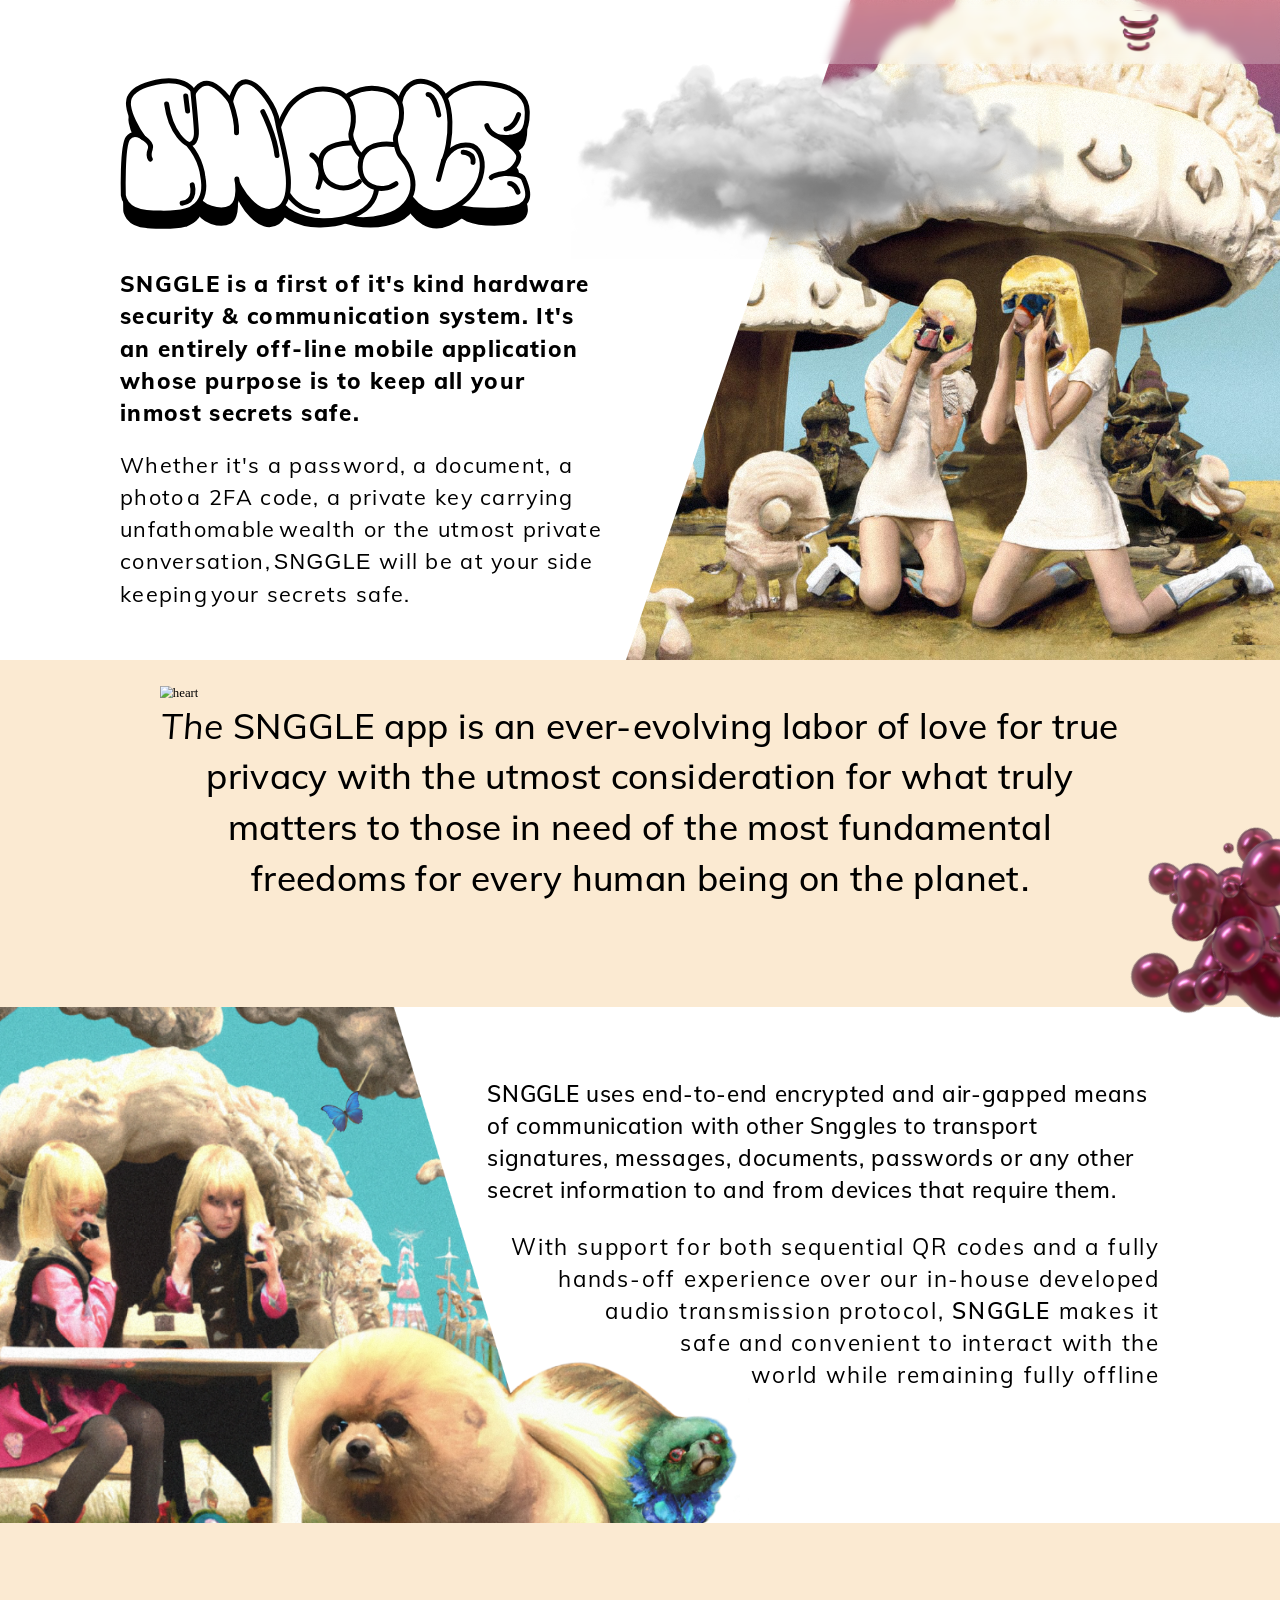
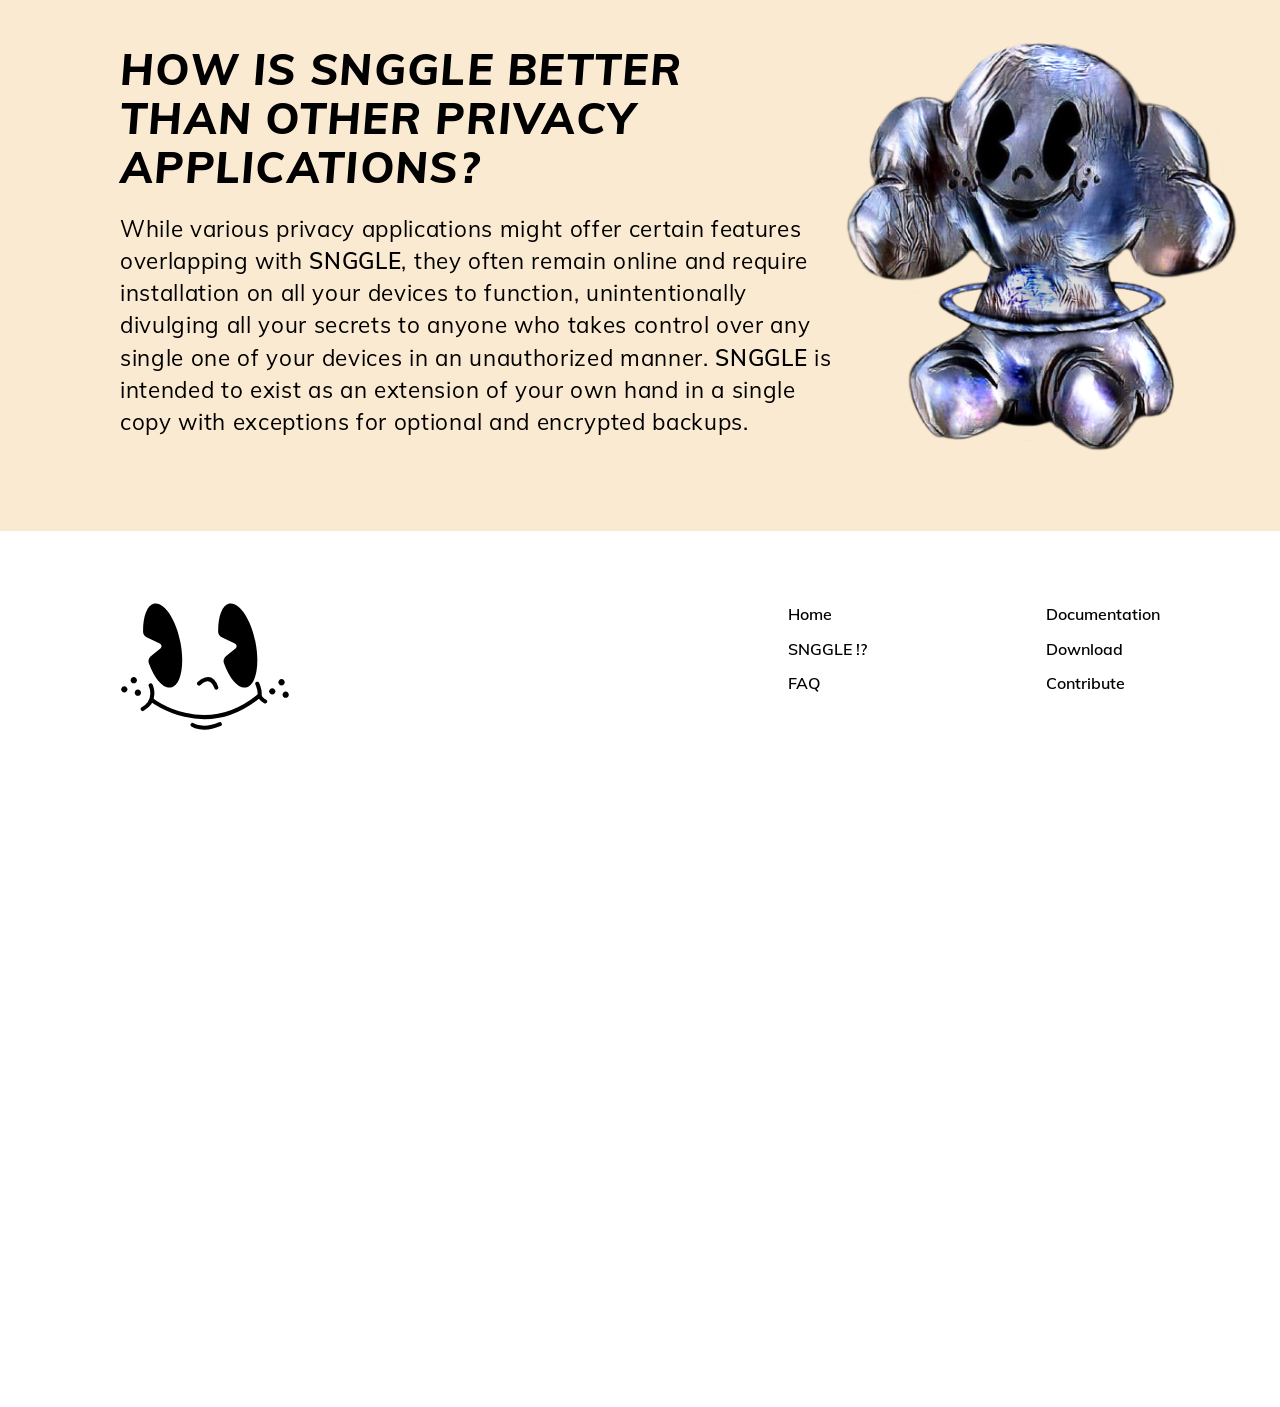
==== commit 9ad9d7c1: "swipe navigation and missing cloud to navbar added" ====
--- a/index.html
+++ b/index.html
@@ -1,178 +1,329 @@
+
 <!DOCTYPE html>
-<html>
-<head>
-  <meta name="viewport" content="width=device-width, initial-scale=1">
-  <script>
-
-const sleep = (milliseconds) => {
-  return new Promise(resolve => setTimeout(resolve, milliseconds))
-}
-
-function fileExist(url) {
-    var xhr = new XMLHttpRequest();
-    xhr.open('HEAD', url, false);
-    xhr.send();
-    return xhr.status === 200;
-}
-
-async function main() {
-  // delay redirect by at least 3 seconds
-  var sleepPromise = sleep(4000)
-
-  console.info("INFO: Setting up load balancing...")
-  var cid = "bafybeig7zfzmma2hrcjkeybzhy65jbwco6jbuxy36x6sfrtldo7c2etp5u"
-
-  // Choose random gateway to distribute the traffic
-  var gateways = [
-     `https://ipfs.snggle.com/ipfs/${cid}`,
-  ];
-  var i = Math.floor(Math.random() * gateways.length);
-  var gateway = gateways[i];
-
-  await sleepPromise;
-
-  console.info("INFO: Checking if web app exist...")
-  if (fileExist(`${gateway}/index.html`)) {
-    console.info("INFO: Success, resources were found!")
-
-    console.info(`INFO: Redirecting -> ${gateway}`)
-    window.location.replace(gateway);
-  } else {
-    console.error("ERROR: Failure, resources were NOT found!")
-    document.getElementById('loader').style.display = 'none'
-    document.getElementById('not-found').style.display = 'block'
-    console.error("ERROR: We were not able to find the app")
-    console.info("INFO: Visit following github page to find latest release: https://github.com/snggle/snggle.com/releases/tag/v0.0.2")
-  }
-
-  console.info("INFO: Page loader finished")
-}
-
-console.info("INFO: Page loader started")
-main();
-</script>
-
-<style>
-@font-face {
-    font-family: "Mulish";
-    src: url("./static/fonts/Mulish-Regular.ttf") format("truetype");
-    font-display: swap;
-}
-
-html,
-body {
-    height: 100%;
-    margin: 0;
-    padding: 0;
-}
-
-.container {
-    display: flex;
-    justify-content: center;
-    align-items: center;
-    flex-direction: column;
-    gap: 10px;
-    height: 100%;
-    height: 100%;
-    background: rgba(0, 0, 0);
-}
-
-.loader,
-.not-found {
-    text-align: center;
-    margin: 0 auto;
-    font-family: "Mulish", sans-serif;
-    font-size: 18px;
-    line-height: 218%;
-    letter-spacing: 0.16em;
-    color: white;
-}
-
-.not-found {
-    display: none;
-}
-
-.loader__link,
-.not-found__link {
-    text-decoration: none;
-    color: rgba(251, 234, 210, 1);
-    cursor: pointer;
-}
-
-.loader__image {
-    height: 152px;
-    width: 162px;
-}
-
-.not-found__image {
-    width: 398px;
-    height: 160px;
-}
-
-@media (max-width: 850px) {
-    .loader,
-    .not-found {
-        margin: 0 16px;
-        font-size: 16px;
-    }
-
-    .loader__text,
-    .not-found__text {
-        display: inline;
-    }
-
-    .not-found__image {
-        width: 322px;
-        height: 125px;
-    }
-}
-
-</style>
-<title>SNGGLE</title>
-<link rel="icon" type="image/png" href="https://ipfs.snggle.com/ipfs/QmSyisGGSbiNfunsmPsNMGCofEzaq3hi2HK6ESrRfQoSLQ">
-</head>
-<body>
-    <section class="container">
-        <div id="loader" class="loader">
-            <div class="loader__image__wrapper">
-                <img
-                    src="./static/images/logo.gif"
-                    alt="logo"
-                    class="loader__image"
-                />
-            </div>
-            <div class="loader__text">
-                You are leaving <a class="loader__link" href="https://snggle.com"><b>snggle.com</b></a> and are being redirected to the independent,
-            </div>
-            <div class="loader__text">
-                community-operated instance of the open source front end, hosted
-            </div>
-            <div class="loader__text">
-                and served on the distributed, peer-to-peer file network IPFS...
-            </div>
-        </div>
-        <div id="not-found" class="not-found">
+<html lang="en">
+    <head>
+        <title>SNGGLE</title>
+        <link rel="icon" type="image/png" href="https://ipfs.snggle.com/ipfs/QmSyisGGSbiNfunsmPsNMGCofEzaq3hi2HK6ESrRfQoSLQ">
+        <link rel="stylesheet" href="reset.css">
+        <link rel="stylesheet" href="index.css">
+        <meta name="viewport" content="width=device-width, initial-scale=1">
+    </head>
+    <body>
+        <section class="header">
+            <div class="header__wrapper">
+                <div class="header__content">
+                    <button
+                    class="header__menu"
+                    id="navigation-toggle"
+                    onclick="toggleNavigation()"
+                ></button>
+                </div>
+            </div>
+        </section>
+        <nav class="navigation" id="navigation">
+            <div class="navigation__wrapper">
+                <div class="navigation__content">
+                    <img
+                        src="./static/images/cloud.svg"
+                        alt="image"
+                        class="navigation__image"
+                    />
+                    <a class="navigation__item">
+                        <span class="navigation__item__label">
+                            Home
+                        </span>
+                        <img
+                            src="./static/images/home/reverted_arrow.svg"
+                            alt="arrow"
+                            class="navigation__item__arrow"
+                        />
+                    </a>
+                    <a href="./snggle.html" class="navigation__item">
+                        <span class="navigation__item__label">
+                            SNGGLE !?
+                        </span>
+                        <img
+                            src="./static/images/home/arrow.svg"
+                            alt="arrow"
+                            class="navigation__item__arrow"
+                        />
+                    </a>
+                    <a href="./faq.html" class="navigation__item">
+                        <span class="navigation__item__label">
+                            FAQ
+                        </span>
+                        <img
+                            src="./static/images/home/arrow.svg"
+                            alt="arrow"
+                            class="navigation__item__arrow"
+                        />
+                    </a>
+                    <a class="navigation__item" href="https://docs.snggle.com" target="_blank">
+                        <span class="navigation__item__label">
+                            Documentation
+                        </span>
+                        <img
+                            src="./static/images/home/arrow.svg"
+                            alt="arrow"
+                            class="navigation__item__arrow"
+                        />
+                    </a>
+                    <a  href="https://github.com/snggle/snggle/releases" target="_blank" class="navigation__item">
+                        <span class="navigation__item__label">
+                            Download
+                        </span>
+                        <img
+                            src="./static/images/home/arrow.svg"
+                            alt="arrow"
+                            class="navigation__item__arrow"
+                        />
+                    </a>
+                    <a href="faq.html#contact" class="navigation__item">
+                        <span class="navigation__item__label">
+                            Contribute
+                        </span>
+                        <img
+                            src="./static/images/home/arrow.svg"
+                            alt="arrow"
+                            class="navigation__item__arrow"
+                        />
+                    </a>
+                </div>
+            </div>
+        </nav>
+        <section class="intro">
             <img
-                src="./static/images/not-found.png"
-                alt="not found"
-                class="not-found__image"
+                src="./static/images/home/intro_section_mobile.svg"
+                alt="intro"
+                class="intro__image"
             />
-            <div class="not-found__text">CID: bafybeig7zfzmma2hrcjkeybzhy65jbwco6jbuxy36x6sfrtldo7c2etp5u</div>
-            <div class="not-found__text">
-                The IPFS gateway is currently not available, please visit our
-                <a class="not-found__link" href="https://github.com/snggle/snggle.com/releases/tag/v0.0.2"><b>GitHub repository</b></a>
-            </div>
-            <div class="not-found__text">
-                where you can download latest release, alternatively copy above CID 
-            </div>
-            <div class="not-found__text">
-                and try another <a class="not-found__link" href="https://ipfs.github.io/public-gateway-checker/"><b>public gateway</b></a>
-                or click <a class="not-found__link" href="./redirect.html"><b>F5</b></a> to refresh
-            </div>
-            <div class="not-found__text">
-                the page and try connecting again :)
-            </div>
-        </div>
-</section>
-</body>
+            <img
+                src="./static/images/cloud.svg"
+                alt="cloud"
+                class="intro__cloud-image"
+            />
+            <div class="intro__wrapper">
+                <div class="intro__content">
+                    <div class="intro__info">
+                        <div class="intro__images">
+                            <img
+                                src="./static/images/home/title.svg"
+                                alt="title"
+                                class="intro__images__title"
+                            />
+                            <img
+                                src="./static/images/cloud.svg"
+                                alt="title"
+                                class="intro__images__cloud"
+                            />
+                        </div>
+                        <img
+                            src="./static/images/home/intro_section.svg"
+                            alt="intro section"
+                            class="intro__main-image"
+                        />
+                        <div class="intro__info__text">
+                            <span class="intro__title">
+                                <div class="intro__title__polygon"></div>
+                                <div>SNGGLE is a first of it's kind hardware security</div>
+                                <div>& communication system. It's an entirely off-line</div>
+                                <div>mobile application whose purpose is to keep</div>
+                                <div>all your inmost secrets safe.</div>
+                            </span>
+                            <span class="intro__description">
+                                <div class="intro__description__polygon"></div>
+                                <div>Whether it's a password, a document, a photo</div> 
+                                <div>a 2FA code, a private key carrying unfathomable</div> 
+                                <div>wealth or the utmost private conversation,</div>
+                                <div><b>SNGGLE</b> will be at your side keeping</div>
+                                <div>your secrets safe.</div>
+                            </span>
+                        </div>
+                    </div>
+                </div>
+            </div>
+        </section>
+        <section class="about">
+            <div class="about__wrapper">
+                <div class="about__content">
+                    <div class="about__intro">
+                        <img
+                            src="./static/images/home/heart.svg"
+                            alt="heart"
+                            class="about__image"
+                        />
+                    <span class="about__description">
+                        <b>The</b> SNGGLE app is an ever-evolving labor of love for true privacy with the utmost consideration for what truly matters to those in
+                        need of the most fundamental freedoms for every human being on
+                        the planet.
+                    </span>
+                    </div>
+                    <picture>
+                        <source srcset="./static/images/home/about_section_mobile.svg" media="(max-width: 1024px)"/>
+                        <img
+                            src="./static/images/home/about_section.svg"
+                            alt="bubbles"
+                            class="about__main-image"
+                        />
+                    </picture>
+                </div>
+            </div>
+        </section>
+        <section class="security">
+            <img
+                src="./static/images/home/security_section_mobile.svg"
+                alt="intro"
+                class="security__image"
+            />
+            <div class="security__wrapper">
+                <div class="security__content">
+                    <img 
+                        src="./static/images/home/security_section.png"
+                        alt="security"
+                        class="security__main-image"
+                    />
+                    <div class="security__info">
+                        <span class="security__title">
+                            <div class="security__title__polygon"></div>
+                                <b>SNGGLE</b> uses end-to-end encrypted and air-gapped means
+                                of communication with other Snggles to transport
+                                signatures, messages, documents, passwords or any other
+                                secret information to and from devices that require them.   
+                        </span>
+                        <span class="security__description">
+                            <div class="security__description__polygon"></div>
+                            <div>With support for both sequential QR codes and a fully</div>
+                            <div>hands-off experience over our in-house developed</div>
+                            <div>audio transmission protocol, <b>SNGGLE</b> makes it</div>
+                            <div>safe and convenient to interact with the</div>
+                            <div>world while remaining fully offline</div>
+                        </span>
+                    </div>
+                </div>
+            </div>
+        </section>
+        <section class="privacy">
+            <div class="privacy__wrapper">
+                <div class="privacy__content">
+                    <div class="privacy__info">
+                        <h3 class="privacy__title">
+                            How is SNGGLE better than other privacy applications?
+                        </h3>
+                        <span class="privacy__description">
+                            While various privacy applications might offer certain features overlapping with
+                            <b>SNGGLE</b>, they often remain online and require installation on all your devices to function, unintentionally divulging all your secrets to anyone who takes control over any single one of your devices in an unauthorized manner.
+                            <b>SNGGLE</b>
+                            is intended to exist as
+                            an extension of your own hand in a single copy with exceptions for optional and encrypted backups.
+                        </span>
+                    </div>
+                    <div class="privacy__image__wrapper">
+                        <img
+                            src="./static/images/home/privacy_section.svg"
+                            alt="privacy"
+                            class="privacy__image"
+                        />
+                    </div>
+                </div>
+            </div>
+        </section>
+        <footer class="footer">
+            <div class="footer__wrapper">
+                <div class="footer__content">
+                    <div class="footer__image__wrapper">
+                        <img
+                            src="./static/images/logo.svg"
+                            alt="logo"
+                            class="footer__image"
+                        />
+                    </div>
+                    <div class="footer__links">
+                        <ul class="footer__links__list">
+                            <li class="footer__links__list__item">
+                                <a href="./index.html">
+                                    Home
+                                </a>
+                            </li>
+                            <li class="footer__links__list__item">
+                                <a href="./snggle.html">
+                                    SNGGLE !?
+                                </a>
+                            </li>
+                            <li class="footer__links__list__item">
+                                <a href="./faq.html">
+                                    FAQ
+                                </a>
+                            </li>
+                        </ul>
+                        <ul class="footer__links__list">
+                            <li class="footer__links__list__item">
+                                <a href="https://docs.snggle.com" target="_blank">
+                                    Documentation
+                                </a>
+                            </li>
+                            <li class="footer__links__list__item">
+                                <a href="https://github.com/snggle/snggle/releases" target="_blank">
+                                    Download
+                                </a>
+                            </li>
+                            <li class="footer__links__list__item">
+                                <a href="faq.html#contact">
+                                    Contribute
+                                </a>
+                            </li>
+                        </ul>
+                    </div>
+                </div>
+            </div>
+        </footer>
+    </body>
+    <script>
+        /** Shows/closes navigation.
+         * Toggles navigation class for button and disables scroll behaviour.
+         */
+        function toggleNavigation() {
+            document.getElementById("navigation").classList.toggle("show")
+            document.getElementById("navigation-toggle").classList.toggle("close")
+            document.body.classList.toggle("scroll-disabled")
+        }
+
+        const LEFT_KEY_CODE = 37
+        const RIGHT_KEY_CODE = 39
+
+        window.addEventListener("keydown", (e) => {
+            if (e.keyCode === LEFT_KEY_CODE) {
+                window.location.href = './faq.html'
+            }
+            if (e.keyCode === RIGHT_KEY_CODE) {
+                window.location.href = './snggle.html'
+            }
+        });
+
+        /** Touch start/end x positions. */
+        let TOUCH_START_X = 0;
+        let TOUCH_END_X = 0;
+
+        function swipeNavigation() {
+            const SWIPE_WIDTH = window.innerWidth*0.6;
+
+            if (TOUCH_END_X < TOUCH_START_X && ((TOUCH_START_X - TOUCH_END_X) > SWIPE_WIDTH)) {
+                window.location.href = './snggle.html';
+            }
+            
+            if (TOUCH_END_X > TOUCH_START_X && (TOUCH_END_X - TOUCH_START_X) > SWIPE_WIDTH) {
+                window.location.href = './faq.html';
+            }
+        }
+
+        /** Detects touch start event. */
+        window.addEventListener('touchstart', (e) => {
+            TOUCH_START_X = e.changedTouches[0].screenX;
+        }, false);
+
+        /** Detects touch end event. */
+        window.addEventListener('touchend', (e) => {
+            TOUCH_END_X = e.changedTouches[0].screenX;
+            swipeNavigation();
+        }, false);
+    </script>
 </html>
--- a/index.css
+++ b/index.css
@@ -0,0 +1,861 @@
+body {
+    background-image: url("./static/images/home/main_background.png");
+    background-size: 100% 100%;
+    zoom: 0.8;
+}
+
+.header {
+    display: flex;
+    justify-content: center;
+    position: fixed;
+    z-index: 1;
+    width: 100%;
+}
+
+.header__wrapper {
+    display: flex;
+    width: 100%;
+    max-width: 1600px;
+    background: rgba(255, 255, 255, 0.24);
+    backdrop-filter: blur(5px);
+    -webkit-backdrop-filter: blur(5px);
+}
+
+.header__content {
+    margin: 12px 150px;
+    width: 100%;
+    display: flex;
+    justify-content: flex-end;
+}
+
+.header__menu {
+    width: 52px;
+    height: 56px;
+    cursor: pointer;
+    background: url("./static/images/burger_menu.svg");
+    outline: none;
+    background-position: center;
+    border: none;
+}
+
+.navigation {
+    display: none;
+    position: fixed;
+    left: 0;
+    top: 80px;
+    z-index: 2;
+    width: 100%;
+    height: calc(100vh + 20%);
+}
+
+.navigation__wrapper {
+    width: 100%;
+    max-width: 1600px;
+    background: rgba(255, 255, 255, 0.24);
+    backdrop-filter: blur(87px);
+    -webkit-backdrop-filter: blur(87px);
+}
+
+.navigation__content {
+    position: relative;
+    margin: 0 150px;
+    padding: 180px 0;
+    display: flex;
+    flex-direction: column;
+    justify-content: space-around;
+}
+
+.navigation__image {
+    position: absolute;
+    left: -100px;
+    top: -145px;
+    height: 272px;
+    width: 689px;
+}
+
+.show {
+    display: flex;
+    justify-content: center;
+}
+
+.scroll-disabled {
+    overflow: hidden;
+}
+
+.close {
+    background: url("./static/images/burger_menu_close.svg");
+    background-size: cover;
+}
+
+.navigation__item {
+    display: flex;
+    justify-content: space-between;
+    align-items: center;
+    padding: 5px 0 1.5%;
+    list-style-type: none;
+    border-bottom: 1px solid rgba(255, 255, 255, 0.12);
+    cursor: pointer;
+}
+
+.navigation__item:last-child {
+    border-bottom: none;
+}
+
+.navigation__item__label {
+    font-family: "Mulish ExtraBold", sans-serif;
+    font-style: normal;
+    font-size: 64px;
+    line-height: 144%;
+    text-shadow: 0px 4px 6px rgba(0, 0, 0, 0.25);
+    background: url("./static/images/label.png");
+    -webkit-text-fill-color: transparent;
+    -webkit-background-clip: text;
+    background-size: 500% 200%;
+    background-repeat: no-repeat;
+    background-position: 50% 45%;
+}
+
+.navigation__item:first-child {
+    cursor: not-allowed;
+}
+
+.navigation__item:first-child .navigation__item__label {
+    opacity: 0.5;
+}
+
+.navigation__item__arrow {
+    width: 174px;
+    height: 74px;
+}
+
+.intro {
+    display: flex;
+    justify-content: center;
+    width: 100%;
+}
+
+.intro__wrapper {
+    display: flex;
+    width: 100%;
+    max-width: 1600px;
+    background: white;
+    overflow: hidden;
+}
+
+.intro__content {
+    display: flex;
+    align-items: center;
+    justify-content: space-between;
+    position: relative;
+    overflow: hidden;
+    margin: 0 0 0 150px;
+    width: 100%;
+}
+
+.intro__images {
+    position: absolute;
+    top: 60px;
+    left: 0;
+    display: flex;
+    gap: 50px;
+}
+
+.intro__info {
+    font-family: "Mulish", sans-serif;
+    color: #000000;
+}
+
+.intro__image,
+.intro__cloud-image {
+    display: none;
+}
+
+.intro__title {
+    display: block;
+    width: 1450px;
+    font-family: "Mulish ExtraBold", sans-serif;
+    font-style: normal;
+    font-size: 28px;
+    line-height: 144%;
+    margin-top: 335px;
+    letter-spacing: 0.06em;
+}
+
+.intro__title__polygon,
+.intro__description__polygon {
+    display: none;
+}
+
+.intro__description {
+    display: block;
+    margin-top: 25px;
+}
+
+.intro__description div {
+    display: block;
+    font-style: normal;
+    font-weight: 300;
+    letter-spacing: 0.01em;
+    word-spacing: normal;
+    font-size: 27px;
+    line-height: 40px;
+    letter-spacing: 0.06em;
+}
+
+.intro__description div b {
+    font-family: "Mulish Bold", sans-serif;
+}
+
+.intro__main-image {
+    height: 100%;
+    float: right;
+    shape-outside: url("./static/images/home/intro_section.svg");
+}
+
+.about {
+    display: flex;
+    justify-content: center;
+    width: 100%;
+}
+
+.about__wrapper {
+    position: relative;
+    width: 100%;
+    max-width: 1600px;
+    background: #FBEAD2;
+}
+
+.about__content {
+    margin: 32px 0 130px 0;
+    display: flex;
+    align-items: center;
+    justify-content: center;
+}
+
+.about__intro {
+    display: flex;
+    flex-direction: column;
+    align-items: center;
+    justify-content: center;
+    max-width: 81%;
+}
+
+.about__description {
+    font-family: "Mulish Medium", sans-serif;
+    font-style: normal;
+    font-size: 44px;
+    line-height: 144%;
+    text-align: center;
+    letter-spacing: 0.01em;
+    color: #000000;
+}
+
+.about__description b {
+    font-family: "Mulish Italic", sans-serif;
+}
+
+.about__image {
+    margin: 0 auto 0 0;
+}
+
+.about__main-image {
+    position: absolute;
+    right: 0;
+    top: 90px;
+}
+
+.security {
+    display: flex;
+    justify-content: center;
+    width: 100%;
+}
+
+.security__image {
+    display: none;
+}
+
+.security__wrapper {
+    width: 100%;
+    max-width: 1600px;
+    background: white;
+}
+
+.security__content {
+    margin: 0 150px 0 0;
+    height: 644px;
+}
+
+.security__info {
+    padding: 130px 0 0 0;
+}
+
+.security__main-image {
+    width: 65%;
+    height: 100%;
+    shape-outside: url("./static/images/home/security_section.png");
+    shape-margin: 0;
+    float: left;
+}
+
+.security__title,
+.security__title-mobile {
+    display: block;
+    text-align: left;
+    font-family: "Mulish Medium", sans-serif;
+    font-style: normal;
+    font-size: 28px;
+    line-height: 144%;
+    letter-spacing: 0.03em;
+    color: #000000;
+    padding: 0 0 0 617px;
+    max-width: 1450px;
+}
+
+.security__title b {
+    font-family: "Mulish SemiBold";
+}
+
+.security__description {
+    display: block;
+    margin-top: 30px;
+    text-align: right;
+    font-family: "Mulish", sans-serif;
+    font-style: normal;
+    font-size: 28px;
+    line-height: 40px;
+    letter-spacing: 0.08em;
+    color: #000000;
+    max-width: 1450px;
+}
+
+.security__title__polygon,
+.security__description__polygon {
+    display: none;
+}
+
+.security__description div b {
+    font-family: "Mulish SemiBold";
+}
+
+.privacy {
+    display: flex;
+    justify-content: center;
+    align-items: center;
+    width: 100%;
+}
+
+.privacy__wrapper {
+    width: 100%;
+    max-width: 1600px;
+    background: #FBEAD2;
+}
+
+.privacy__content {
+    display: flex;
+    align-items: center;
+    margin: 130px 38px 93px 150px;
+}
+
+.privacy__info {
+    display: flex;
+    flex-direction: column;
+    justify-content: center;
+    gap: 25px;
+}
+
+.privacy__title {
+    max-width: 802px;
+    font-family: "Mulish ExtraBoldItalic", sans-serif;
+    font-style: italic;
+    font-size: 54px;
+    line-height: 114%;
+    letter-spacing: 0.03em;
+    text-transform: uppercase;
+}
+
+.privacy__description {
+    font-family: "Mulish", sans-serif;
+    font-style: normal;
+    font-size: 28px;
+    line-height: 144%;
+    letter-spacing: 0.03em;
+    color: #000000;
+}
+
+.privacy__description b {
+    font-family: "Mulish SemiBold", sans-serif;
+}
+
+.privacy__image__wrapper {
+    display: flex;
+    justify-content: center;
+    align-items: center;
+    height: 100%;
+}
+
+.privacy__image {
+    width: 517px;
+    height: 538px;
+}
+
+.footer {
+    display: flex;
+    justify-content: center;
+    align-items: center;
+    width: 100%;
+}
+
+.footer__wrapper {
+    width: 100%;
+    max-width: 1600px;
+    background: white;
+}
+
+.footer__content {
+    display: flex;
+    justify-content: space-between;
+    margin: 90px 150px;
+}
+
+.footer__image {
+    height: 158px;
+    width: 212px;
+}
+
+.footer__links {
+    width: 465px;
+    display: flex;
+    justify-content: space-between;
+}
+
+.footer__links__list {
+    display: flex;
+    flex-direction: column;
+    gap: 14px;
+    list-style-type: none;
+}
+
+.footer__links__list__item {
+    font-family: "Mulish SemiBold", sans-serif;
+    font-style: normal;
+    font-size: 20px;
+    line-height: 144%;
+    color: #000000;
+    text-decoration: none;
+    cursor: pointer;
+}
+
+.footer__links__list__item a {
+    color: #000;
+}
+
+@media (min-width: 2112px) {
+    .security__info {
+        padding: 95px 0 0 0;
+    }
+}
+
+@media (max-width: 1746px) {
+    .security__info {
+        padding: 93px 0 0 0;
+    }
+}
+
+@media (max-width: 1536px) {
+    .security__info {
+        padding: 89px 0 0 0;
+    }
+}
+
+@media (max-width: 1280px) {
+    .about__intro {
+        max-width: 75%;
+    }
+
+    .intro__description div,
+    .intro__title div {
+        display: inline;
+    }
+
+    .security__info {
+        padding: 88px 0 0 0;
+    }
+
+    .security__title {
+        padding: 0 0 0 42%;
+    }
+
+    .intro__info {
+        display: flex;
+        flex-direction: row-reverse;
+        justify-content: space-between;
+        height: 100%;
+    }
+
+    .intro__title {
+        width: 600px;
+    }
+
+    .intro__main-image {
+        float: unset;
+        shape-outside: unset;
+        shape-margin: unset;
+    }
+}
+
+@media (max-width: 1250px) {
+    .intro__description div {
+        display: inline;
+    }
+    
+    .security__description div {
+        display: inline;
+    }
+}
+
+@media (max-width: 1200px) {
+
+    .privacy__content {
+        flex-direction: column;
+        margin: 130px 150px;
+    }
+}
+
+@media (max-width: 1130px) {
+    .security__info {
+        padding: 30px 0 0 0;
+    }
+}
+
+@media (max-width: 1024px) {
+
+    .header__content {
+        margin: 12px 5%;
+    }
+
+    .navigation__content {
+        margin: 0 5%;
+    }
+
+    .navigation__item {
+        padding: 10px 0;
+    }
+
+    .navigation__item__label {
+        font-size: 26px;
+    }
+
+    .navigation__item__arrow {
+        width: 84px;
+        height: 36px;
+    }
+
+    .intro {
+        flex-direction: column;
+    }
+
+    .intro__main-image {
+        display: none;
+    }
+
+    .intro__images {
+        display: none;
+    }
+
+    .intro__images__cloud {
+        position: unset;
+        left: unset;
+        top: unset;
+        width: 80%;
+    }
+
+    .intro__info {
+        padding: unset;
+    }
+
+    .intro__content {
+        margin: 30px 5% 60px;
+        padding: unset;
+        width: 90%;
+    }
+
+    .intro__info {
+        margin-top: unset;
+        max-width: unset;
+        align-items: flex-start;
+    }
+
+    .intro__title,
+    .intro__description div,
+    .intro__description {
+        margin: unset;
+        font-size: 18px;
+        width: 100%;
+        line-height: 144%;
+    }
+
+    .intro__description {
+        margin-top: 18px;
+    }
+
+    .intro__image,
+    .intro__cloud-image {
+        display: block;
+        width: 100%;
+    }
+
+    .intro__cloud-image {
+        position: absolute;
+        top: -50px;
+    }
+
+    .about__content {
+        padding: unset;
+        margin: 32px 0 60px 0;
+    }
+
+    .about__main-image {
+        margin: 0 0 0 auto;
+    }
+
+    .about__intro {
+        width: 100%;
+        max-width: 80%;
+    }
+
+    .about__image {
+        width: 48px;
+        height: 38px;
+        bottom: -50px;
+        top: unset;
+    }
+
+    .about__description {
+        font-size: 28px;
+    }
+
+    .security {
+        flex-direction: column;
+        background-image: none;
+        background-repeat: unset;
+        background-position: unset;
+    }
+
+    .security__image {
+        display: block;
+    }
+    
+    .security__content {
+        align-items: flex-start;
+        margin: 30px 5% 60px;
+        width: 90%;
+        height: 100%;
+    }
+
+    .security__info {
+        display: flex;
+        flex-direction: column;
+        gap: 18px;
+        width: 100%;
+    }
+
+    .security__main-image {
+        display: none;
+    }
+
+    .security__info br {
+        display: none;
+    }
+
+    .security__title,
+    .security__description {
+        max-width: unset;
+        font-size: 18px;
+        text-align: left;
+        line-height: 26px;
+        padding: 0;
+    }
+
+    .privacy__content {
+        flex-direction: column;
+        margin: 130px 5%;
+    }
+
+    .privacy__info {
+        height: 100%;
+    }
+
+    .privacy__title {
+        max-width: unset;
+        font-size: 32px;
+    }
+
+    .privacy__description {
+        font-size: 18px;
+    }
+
+    .privacy__image {
+        width: 90%;
+        height: 90%;
+    }
+
+    .footer__content {
+        margin: 40px 5%;
+    }
+
+    .footer__image__wrapper {
+        display: none;
+    }
+
+    .footer__links {
+        width: 100%;
+    }
+}
+
+@media (max-width: 600px) {
+    body {
+        zoom: 1;
+    }
+
+    .navigation {
+        height: calc(100vh - 80px);
+    }
+
+    .navigation__wrapper {
+        max-width: 600px;
+    }
+
+    .navigation__content {
+        padding: 50px 0 0 0;
+    }
+
+    .navigation__image {
+        height: 122px;
+        width: 80%;
+        top: -65px;
+        left: -20px;
+    }
+
+    .header__wrapper {
+        max-width: 600px;
+    }
+
+    .intro__wrapper {
+        max-width: 600px;
+    }
+    
+    .intro__content {
+        width: 100%;
+        margin: 30px 16px 0;
+    }
+
+    .intro__title,
+    .intro__description div {
+        letter-spacing: unset;
+    }
+
+    .intro__title__polygon {
+        display: block;
+        float: right;
+        width: 100px;
+        height: 150px;
+        shape-outside: polygon(100% 43%, 36% 79%, 72% 85%);
+    }
+
+    .intro__description__polygon {
+        display: block;
+        float: right;
+        width: 100px;
+        height: 230px;
+        shape-outside: polygon(96% 0%, 100% 00%, 70% 70%);
+    }
+
+    .about__wrapper {
+        max-width: 600px;
+    }
+
+    .about__content {
+        margin: 13px 16px 60px;
+    }
+
+    .about__intro {
+        max-width: unset;
+        width: 97%;
+    }
+
+    .about__description {
+        letter-spacing: unset;
+        padding: unset;
+    }
+
+    .about__main-image {
+        top: unset;
+        bottom: -40px;
+    }
+
+    .security__wrapper {
+        max-width: 600px;
+    }
+
+    .security__content {
+        margin: 30px 16px 60px;
+        width: unset;
+    }
+
+    .security__info {
+        gap: 0;
+    }
+
+    .security__description {
+        margin: 5px 0 0 0;
+        letter-spacing: unset;
+    }
+
+    .security__info {
+        padding: 0;
+    }
+
+    .security__title {
+        letter-spacing: unset;
+    }
+
+    .security__title__polygon {
+        display: block;
+        float: right;
+        width: 100px;
+        height: 190px;
+        shape-outside: polygon(100% 12%, 100% 100%, 10% 100%);
+    }
+
+    .security__description__polygon {
+        display: block;
+        float: right;
+        width: 125px;
+        height: 216px;
+        shape-outside: polygon(38% 67%, 100% 15%, 0% 85%);
+    }
+
+    .privacy__wrapper {
+        max-width: 600px;
+    }
+
+    .privacy__content {
+        margin: 60px 16px;
+    }
+
+    .privacy__description {
+        letter-spacing: unset;
+    }
+
+    .privacy__image__wrapper {
+        margin-top: 50px;
+    }
+
+    .footer__wrapper {
+        max-width: unset;
+    }
+
+    .footer__links__list__item {
+        font-size: 16px;
+    }
+}
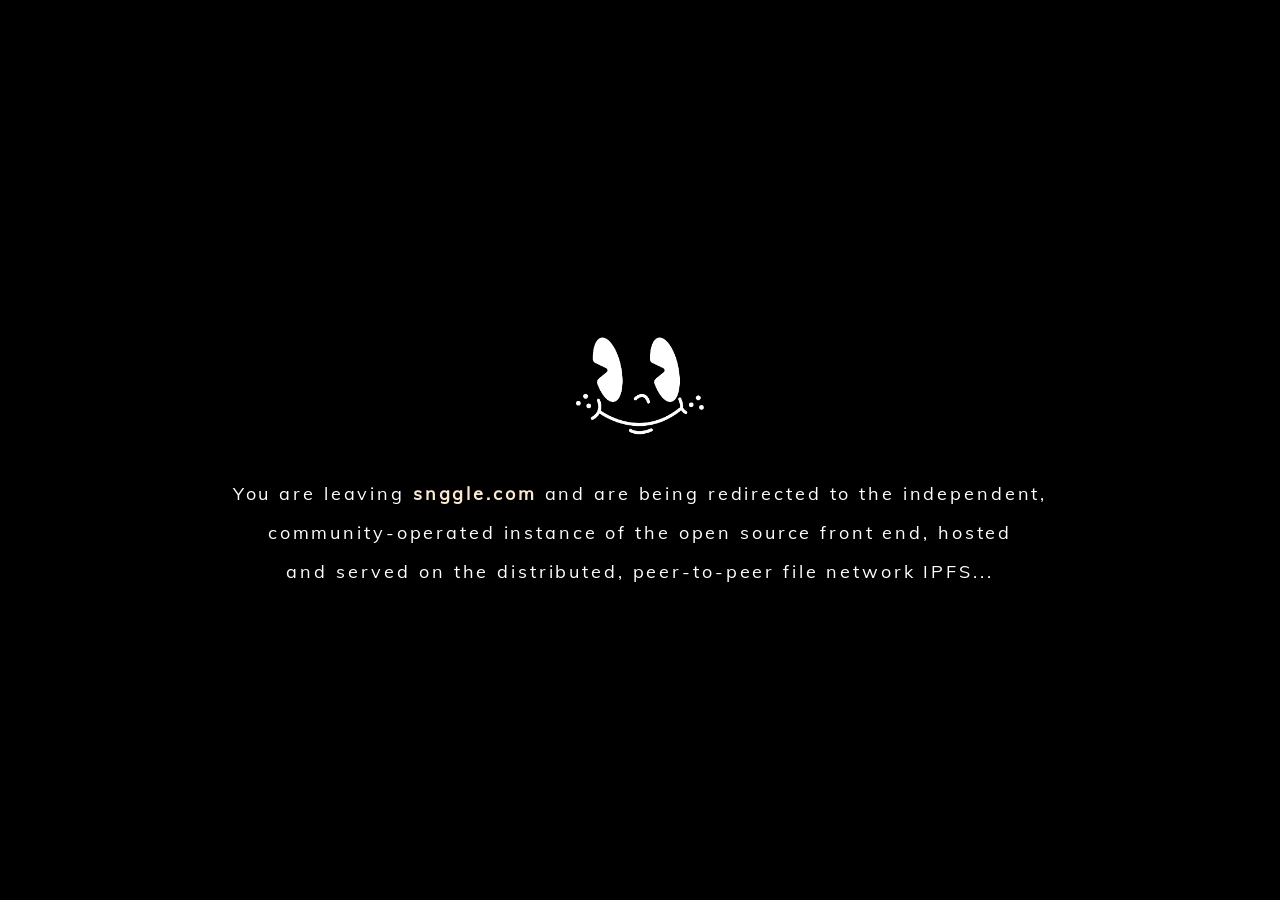
==== commit cdc1baca: "Update dev-release to output generated at" ====
--- a/index.html
+++ b/index.html
@@ -1,329 +1,178 @@
+<!DOCTYPE html>
+<html>
+<head>
+  <meta name="viewport" content="width=device-width, initial-scale=1">
+  <script>
 
-<!DOCTYPE html>
-<html lang="en">
-    <head>
-        <title>SNGGLE</title>
-        <link rel="icon" type="image/png" href="https://ipfs.snggle.com/ipfs/QmSyisGGSbiNfunsmPsNMGCofEzaq3hi2HK6ESrRfQoSLQ">
-        <link rel="stylesheet" href="reset.css">
-        <link rel="stylesheet" href="index.css">
-        <meta name="viewport" content="width=device-width, initial-scale=1">
-    </head>
-    <body>
-        <section class="header">
-            <div class="header__wrapper">
-                <div class="header__content">
-                    <button
-                    class="header__menu"
-                    id="navigation-toggle"
-                    onclick="toggleNavigation()"
-                ></button>
-                </div>
+const sleep = (milliseconds) => {
+  return new Promise(resolve => setTimeout(resolve, milliseconds))
+}
+
+function fileExist(url) {
+    var xhr = new XMLHttpRequest();
+    xhr.open('HEAD', url, false);
+    xhr.send();
+    return xhr.status === 200;
+}
+
+async function main() {
+  // delay redirect by at least 3 seconds
+  var sleepPromise = sleep(4000)
+
+  console.info("INFO: Setting up load balancing...")
+  var cid = "bafybeigtpup7nnh5ejdx3m6gh7igy6rzlehrdvozqnfo3l7k6ldpxxg5ja"
+
+  // Choose random gateway to distribute the traffic
+  var gateways = [
+     `https://ipfs.snggle.com/ipfs/${cid}`,
+  ];
+  var i = Math.floor(Math.random() * gateways.length);
+  var gateway = gateways[i];
+
+  await sleepPromise;
+
+  console.info("INFO: Checking if web app exist...")
+  if (fileExist(`${gateway}/index.html`)) {
+    console.info("INFO: Success, resources were found!")
+
+    console.info(`INFO: Redirecting -> ${gateway}`)
+    window.location.replace(gateway);
+  } else {
+    console.error("ERROR: Failure, resources were NOT found!")
+    document.getElementById('loader').style.display = 'none'
+    document.getElementById('not-found').style.display = 'block'
+    console.error("ERROR: We were not able to find the app")
+    console.info("INFO: Visit following github page to find latest release: https://github.com/snggle/snggle.com/releases/tag/v0.0.2")
+  }
+
+  console.info("INFO: Page loader finished")
+}
+
+console.info("INFO: Page loader started")
+main();
+</script>
+
+<style>
+@font-face {
+    font-family: "Mulish";
+    src: url("./static/fonts/Mulish-Regular.ttf") format("truetype");
+    font-display: swap;
+}
+
+html,
+body {
+    height: 100%;
+    margin: 0;
+    padding: 0;
+}
+
+.container {
+    display: flex;
+    justify-content: center;
+    align-items: center;
+    flex-direction: column;
+    gap: 10px;
+    height: 100%;
+    height: 100%;
+    background: rgba(0, 0, 0);
+}
+
+.loader,
+.not-found {
+    text-align: center;
+    margin: 0 auto;
+    font-family: "Mulish", sans-serif;
+    font-size: 18px;
+    line-height: 218%;
+    letter-spacing: 0.16em;
+    color: white;
+}
+
+.not-found {
+    display: none;
+}
+
+.loader__link,
+.not-found__link {
+    text-decoration: none;
+    color: rgba(251, 234, 210, 1);
+    cursor: pointer;
+}
+
+.loader__image {
+    height: 152px;
+    width: 162px;
+}
+
+.not-found__image {
+    width: 398px;
+    height: 160px;
+}
+
+@media (max-width: 850px) {
+    .loader,
+    .not-found {
+        margin: 0 16px;
+        font-size: 16px;
+    }
+
+    .loader__text,
+    .not-found__text {
+        display: inline;
+    }
+
+    .not-found__image {
+        width: 322px;
+        height: 125px;
+    }
+}
+
+</style>
+<title>SNGGLE</title>
+<link rel="icon" type="image/png" href="https://ipfs.snggle.com/ipfs/QmSyisGGSbiNfunsmPsNMGCofEzaq3hi2HK6ESrRfQoSLQ">
+</head>
+<body>
+    <section class="container">
+        <div id="loader" class="loader">
+            <div class="loader__image__wrapper">
+                <img
+                    src="./static/images/logo.gif"
+                    alt="logo"
+                    class="loader__image"
+                />
             </div>
-        </section>
-        <nav class="navigation" id="navigation">
-            <div class="navigation__wrapper">
-                <div class="navigation__content">
-                    <img
-                        src="./static/images/cloud.svg"
-                        alt="image"
-                        class="navigation__image"
-                    />
-                    <a class="navigation__item">
-                        <span class="navigation__item__label">
-                            Home
-                        </span>
-                        <img
-                            src="./static/images/home/reverted_arrow.svg"
-                            alt="arrow"
-                            class="navigation__item__arrow"
-                        />
-                    </a>
-                    <a href="./snggle.html" class="navigation__item">
-                        <span class="navigation__item__label">
-                            SNGGLE !?
-                        </span>
-                        <img
-                            src="./static/images/home/arrow.svg"
-                            alt="arrow"
-                            class="navigation__item__arrow"
-                        />
-                    </a>
-                    <a href="./faq.html" class="navigation__item">
-                        <span class="navigation__item__label">
-                            FAQ
-                        </span>
-                        <img
-                            src="./static/images/home/arrow.svg"
-                            alt="arrow"
-                            class="navigation__item__arrow"
-                        />
-                    </a>
-                    <a class="navigation__item" href="https://docs.snggle.com" target="_blank">
-                        <span class="navigation__item__label">
-                            Documentation
-                        </span>
-                        <img
-                            src="./static/images/home/arrow.svg"
-                            alt="arrow"
-                            class="navigation__item__arrow"
-                        />
-                    </a>
-                    <a  href="https://github.com/snggle/snggle/releases" target="_blank" class="navigation__item">
-                        <span class="navigation__item__label">
-                            Download
-                        </span>
-                        <img
-                            src="./static/images/home/arrow.svg"
-                            alt="arrow"
-                            class="navigation__item__arrow"
-                        />
-                    </a>
-                    <a href="faq.html#contact" class="navigation__item">
-                        <span class="navigation__item__label">
-                            Contribute
-                        </span>
-                        <img
-                            src="./static/images/home/arrow.svg"
-                            alt="arrow"
-                            class="navigation__item__arrow"
-                        />
-                    </a>
-                </div>
+            <div class="loader__text">
+                You are leaving <a class="loader__link" href="https://snggle.com"><b>snggle.com</b></a> and are being redirected to the independent,
             </div>
-        </nav>
-        <section class="intro">
+            <div class="loader__text">
+                community-operated instance of the open source front end, hosted
+            </div>
+            <div class="loader__text">
+                and served on the distributed, peer-to-peer file network IPFS...
+            </div>
+        </div>
+        <div id="not-found" class="not-found">
             <img
-                src="./static/images/home/intro_section_mobile.svg"
-                alt="intro"
-                class="intro__image"
+                src="./static/images/not-found.png"
+                alt="not found"
+                class="not-found__image"
             />
-            <img
-                src="./static/images/cloud.svg"
-                alt="cloud"
-                class="intro__cloud-image"
-            />
-            <div class="intro__wrapper">
-                <div class="intro__content">
-                    <div class="intro__info">
-                        <div class="intro__images">
-                            <img
-                                src="./static/images/home/title.svg"
-                                alt="title"
-                                class="intro__images__title"
-                            />
-                            <img
-                                src="./static/images/cloud.svg"
-                                alt="title"
-                                class="intro__images__cloud"
-                            />
-                        </div>
-                        <img
-                            src="./static/images/home/intro_section.svg"
-                            alt="intro section"
-                            class="intro__main-image"
-                        />
-                        <div class="intro__info__text">
-                            <span class="intro__title">
-                                <div class="intro__title__polygon"></div>
-                                <div>SNGGLE is a first of it's kind hardware security</div>
-                                <div>& communication system. It's an entirely off-line</div>
-                                <div>mobile application whose purpose is to keep</div>
-                                <div>all your inmost secrets safe.</div>
-                            </span>
-                            <span class="intro__description">
-                                <div class="intro__description__polygon"></div>
-                                <div>Whether it's a password, a document, a photo</div> 
-                                <div>a 2FA code, a private key carrying unfathomable</div> 
-                                <div>wealth or the utmost private conversation,</div>
-                                <div><b>SNGGLE</b> will be at your side keeping</div>
-                                <div>your secrets safe.</div>
-                            </span>
-                        </div>
-                    </div>
-                </div>
+            <div class="not-found__text">CID: bafybeigtpup7nnh5ejdx3m6gh7igy6rzlehrdvozqnfo3l7k6ldpxxg5ja</div>
+            <div class="not-found__text">
+                The IPFS gateway is currently not available, please visit our
+                <a class="not-found__link" href="https://github.com/snggle/snggle.com/releases/tag/v0.0.2"><b>GitHub repository</b></a>
             </div>
-        </section>
-        <section class="about">
-            <div class="about__wrapper">
-                <div class="about__content">
-                    <div class="about__intro">
-                        <img
-                            src="./static/images/home/heart.svg"
-                            alt="heart"
-                            class="about__image"
-                        />
-                    <span class="about__description">
-                        <b>The</b> SNGGLE app is an ever-evolving labor of love for true privacy with the utmost consideration for what truly matters to those in
-                        need of the most fundamental freedoms for every human being on
-                        the planet.
-                    </span>
-                    </div>
-                    <picture>
-                        <source srcset="./static/images/home/about_section_mobile.svg" media="(max-width: 1024px)"/>
-                        <img
-                            src="./static/images/home/about_section.svg"
-                            alt="bubbles"
-                            class="about__main-image"
-                        />
-                    </picture>
-                </div>
+            <div class="not-found__text">
+                where you can download latest release, alternatively copy above CID 
             </div>
-        </section>
-        <section class="security">
-            <img
-                src="./static/images/home/security_section_mobile.svg"
-                alt="intro"
-                class="security__image"
-            />
-            <div class="security__wrapper">
-                <div class="security__content">
-                    <img 
-                        src="./static/images/home/security_section.png"
-                        alt="security"
-                        class="security__main-image"
-                    />
-                    <div class="security__info">
-                        <span class="security__title">
-                            <div class="security__title__polygon"></div>
-                                <b>SNGGLE</b> uses end-to-end encrypted and air-gapped means
-                                of communication with other Snggles to transport
-                                signatures, messages, documents, passwords or any other
-                                secret information to and from devices that require them.   
-                        </span>
-                        <span class="security__description">
-                            <div class="security__description__polygon"></div>
-                            <div>With support for both sequential QR codes and a fully</div>
-                            <div>hands-off experience over our in-house developed</div>
-                            <div>audio transmission protocol, <b>SNGGLE</b> makes it</div>
-                            <div>safe and convenient to interact with the</div>
-                            <div>world while remaining fully offline</div>
-                        </span>
-                    </div>
-                </div>
+            <div class="not-found__text">
+                and try another <a class="not-found__link" href="https://ipfs.github.io/public-gateway-checker/"><b>public gateway</b></a>
+                or click <a class="not-found__link" href="./redirect.html"><b>F5</b></a> to refresh
             </div>
-        </section>
-        <section class="privacy">
-            <div class="privacy__wrapper">
-                <div class="privacy__content">
-                    <div class="privacy__info">
-                        <h3 class="privacy__title">
-                            How is SNGGLE better than other privacy applications?
-                        </h3>
-                        <span class="privacy__description">
-                            While various privacy applications might offer certain features overlapping with
-                            <b>SNGGLE</b>, they often remain online and require installation on all your devices to function, unintentionally divulging all your secrets to anyone who takes control over any single one of your devices in an unauthorized manner.
-                            <b>SNGGLE</b>
-                            is intended to exist as
-                            an extension of your own hand in a single copy with exceptions for optional and encrypted backups.
-                        </span>
-                    </div>
-                    <div class="privacy__image__wrapper">
-                        <img
-                            src="./static/images/home/privacy_section.svg"
-                            alt="privacy"
-                            class="privacy__image"
-                        />
-                    </div>
-                </div>
+            <div class="not-found__text">
+                the page and try connecting again :)
             </div>
-        </section>
-        <footer class="footer">
-            <div class="footer__wrapper">
-                <div class="footer__content">
-                    <div class="footer__image__wrapper">
-                        <img
-                            src="./static/images/logo.svg"
-                            alt="logo"
-                            class="footer__image"
-                        />
-                    </div>
-                    <div class="footer__links">
-                        <ul class="footer__links__list">
-                            <li class="footer__links__list__item">
-                                <a href="./index.html">
-                                    Home
-                                </a>
-                            </li>
-                            <li class="footer__links__list__item">
-                                <a href="./snggle.html">
-                                    SNGGLE !?
-                                </a>
-                            </li>
-                            <li class="footer__links__list__item">
-                                <a href="./faq.html">
-                                    FAQ
-                                </a>
-                            </li>
-                        </ul>
-                        <ul class="footer__links__list">
-                            <li class="footer__links__list__item">
-                                <a href="https://docs.snggle.com" target="_blank">
-                                    Documentation
-                                </a>
-                            </li>
-                            <li class="footer__links__list__item">
-                                <a href="https://github.com/snggle/snggle/releases" target="_blank">
-                                    Download
-                                </a>
-                            </li>
-                            <li class="footer__links__list__item">
-                                <a href="faq.html#contact">
-                                    Contribute
-                                </a>
-                            </li>
-                        </ul>
-                    </div>
-                </div>
-            </div>
-        </footer>
-    </body>
-    <script>
-        /** Shows/closes navigation.
-         * Toggles navigation class for button and disables scroll behaviour.
-         */
-        function toggleNavigation() {
-            document.getElementById("navigation").classList.toggle("show")
-            document.getElementById("navigation-toggle").classList.toggle("close")
-            document.body.classList.toggle("scroll-disabled")
-        }
-
-        const LEFT_KEY_CODE = 37
-        const RIGHT_KEY_CODE = 39
-
-        window.addEventListener("keydown", (e) => {
-            if (e.keyCode === LEFT_KEY_CODE) {
-                window.location.href = './faq.html'
-            }
-            if (e.keyCode === RIGHT_KEY_CODE) {
-                window.location.href = './snggle.html'
-            }
-        });
-
-        /** Touch start/end x positions. */
-        let TOUCH_START_X = 0;
-        let TOUCH_END_X = 0;
-
-        function swipeNavigation() {
-            const SWIPE_WIDTH = window.innerWidth*0.6;
-
-            if (TOUCH_END_X < TOUCH_START_X && ((TOUCH_START_X - TOUCH_END_X) > SWIPE_WIDTH)) {
-                window.location.href = './snggle.html';
-            }
-            
-            if (TOUCH_END_X > TOUCH_START_X && (TOUCH_END_X - TOUCH_START_X) > SWIPE_WIDTH) {
-                window.location.href = './faq.html';
-            }
-        }
-
-        /** Detects touch start event. */
-        window.addEventListener('touchstart', (e) => {
-            TOUCH_START_X = e.changedTouches[0].screenX;
-        }, false);
-
-        /** Detects touch end event. */
-        window.addEventListener('touchend', (e) => {
-            TOUCH_END_X = e.changedTouches[0].screenX;
-            swipeNavigation();
-        }, false);
-    </script>
+        </div>
+</section>
+</body>
 </html>
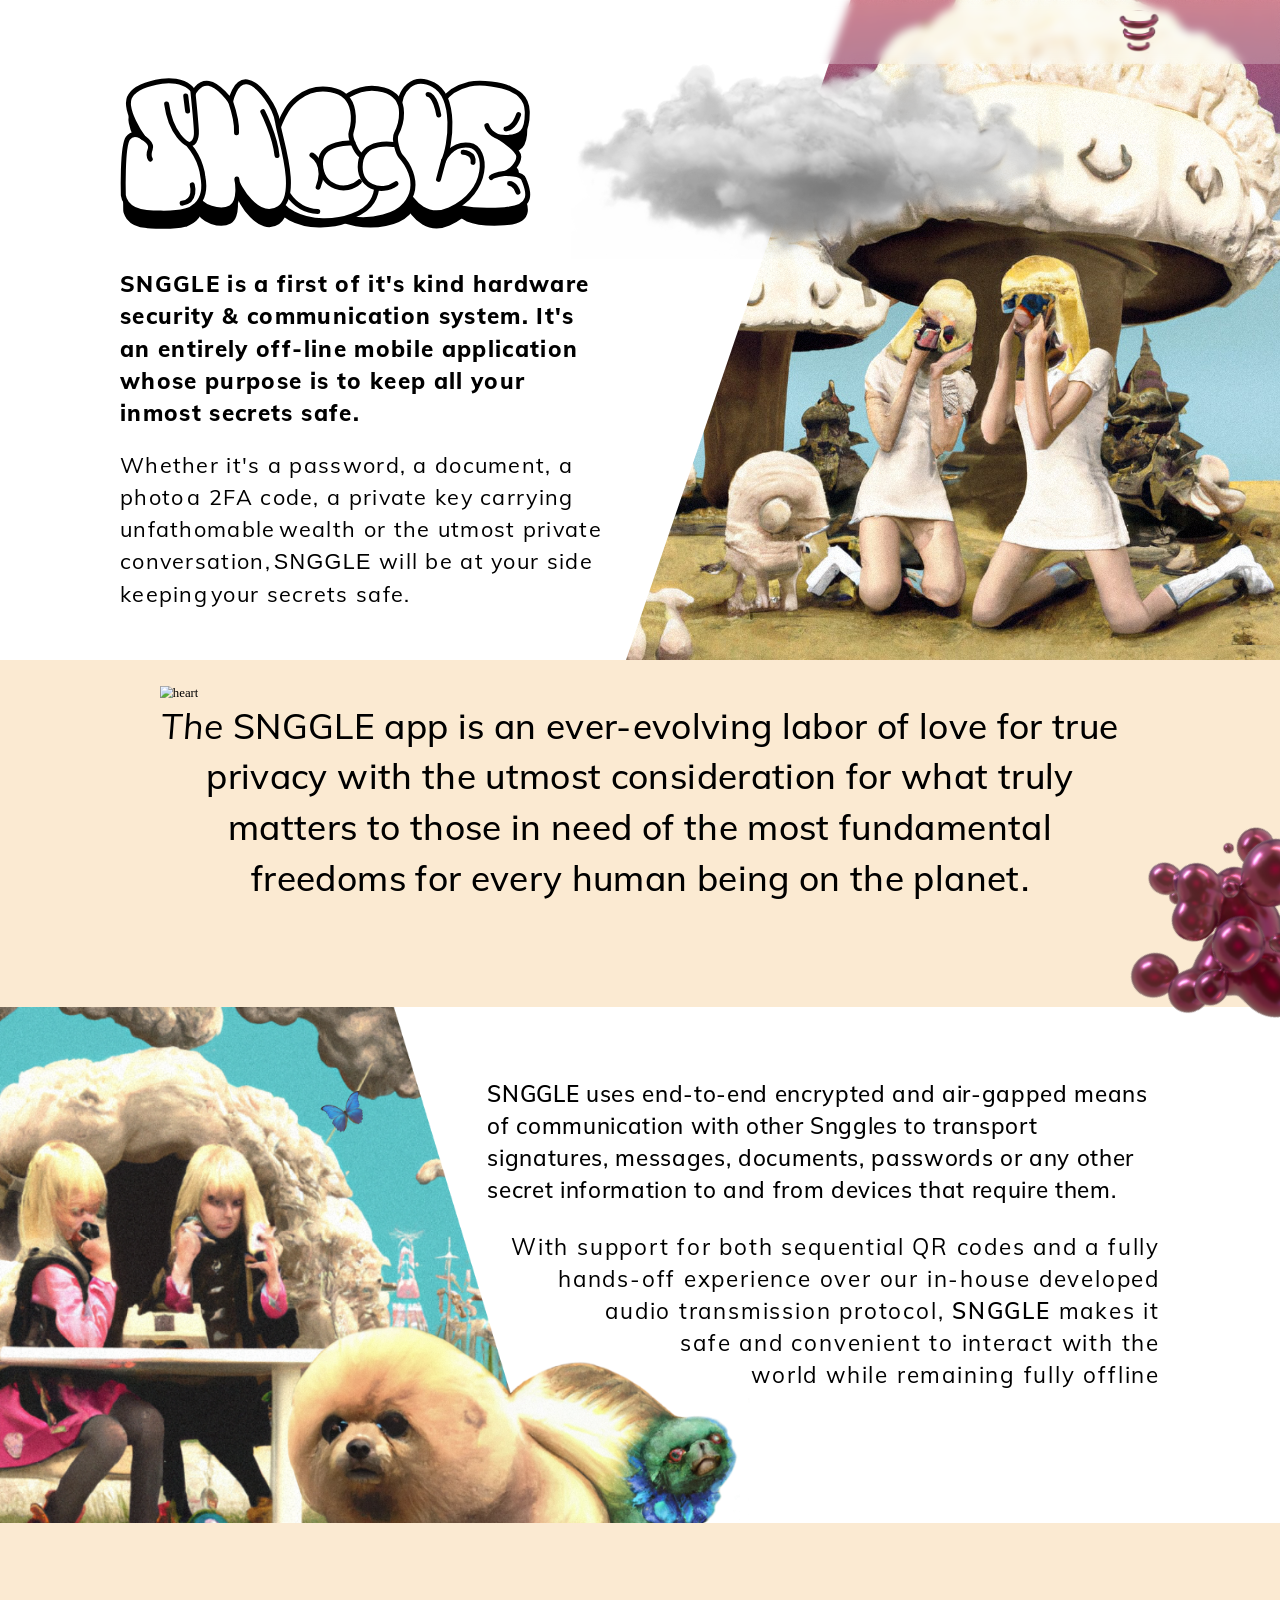
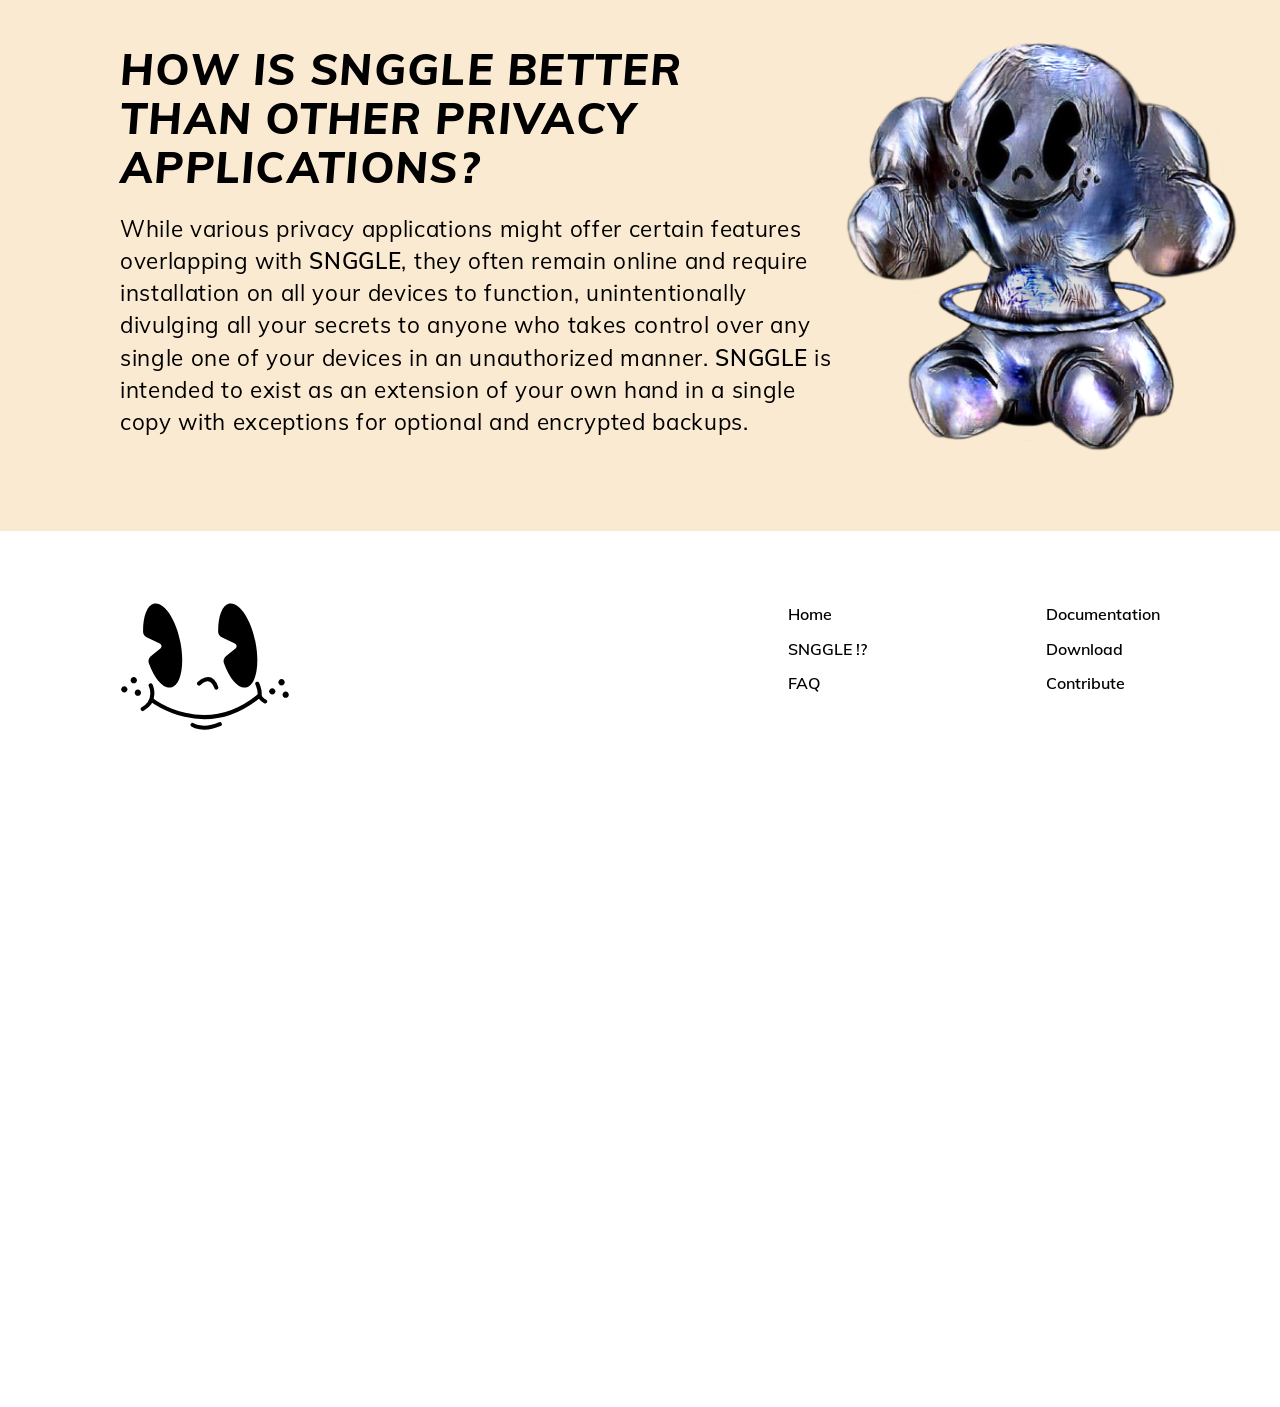
==== commit 40cb2f77: "Merge 83502e4af389f80d73efa7c4e50d974e52fc5df7 into 3bd8b023de4a5ba925c391a8a0927b4669c02a62" ====
--- a/index.html
+++ b/index.html
@@ -1,178 +1,329 @@
+
 <!DOCTYPE html>
-<html>
-<head>
-  <meta name="viewport" content="width=device-width, initial-scale=1">
-  <script>
-
-const sleep = (milliseconds) => {
-  return new Promise(resolve => setTimeout(resolve, milliseconds))
-}
-
-function fileExist(url) {
-    var xhr = new XMLHttpRequest();
-    xhr.open('HEAD', url, false);
-    xhr.send();
-    return xhr.status === 200;
-}
-
-async function main() {
-  // delay redirect by at least 3 seconds
-  var sleepPromise = sleep(4000)
-
-  console.info("INFO: Setting up load balancing...")
-  var cid = "bafybeigtpup7nnh5ejdx3m6gh7igy6rzlehrdvozqnfo3l7k6ldpxxg5ja"
-
-  // Choose random gateway to distribute the traffic
-  var gateways = [
-     `https://ipfs.snggle.com/ipfs/${cid}`,
-  ];
-  var i = Math.floor(Math.random() * gateways.length);
-  var gateway = gateways[i];
-
-  await sleepPromise;
-
-  console.info("INFO: Checking if web app exist...")
-  if (fileExist(`${gateway}/index.html`)) {
-    console.info("INFO: Success, resources were found!")
-
-    console.info(`INFO: Redirecting -> ${gateway}`)
-    window.location.replace(gateway);
-  } else {
-    console.error("ERROR: Failure, resources were NOT found!")
-    document.getElementById('loader').style.display = 'none'
-    document.getElementById('not-found').style.display = 'block'
-    console.error("ERROR: We were not able to find the app")
-    console.info("INFO: Visit following github page to find latest release: https://github.com/snggle/snggle.com/releases/tag/v0.0.2")
-  }
-
-  console.info("INFO: Page loader finished")
-}
-
-console.info("INFO: Page loader started")
-main();
-</script>
-
-<style>
-@font-face {
-    font-family: "Mulish";
-    src: url("./static/fonts/Mulish-Regular.ttf") format("truetype");
-    font-display: swap;
-}
-
-html,
-body {
-    height: 100%;
-    margin: 0;
-    padding: 0;
-}
-
-.container {
-    display: flex;
-    justify-content: center;
-    align-items: center;
-    flex-direction: column;
-    gap: 10px;
-    height: 100%;
-    height: 100%;
-    background: rgba(0, 0, 0);
-}
-
-.loader,
-.not-found {
-    text-align: center;
-    margin: 0 auto;
-    font-family: "Mulish", sans-serif;
-    font-size: 18px;
-    line-height: 218%;
-    letter-spacing: 0.16em;
-    color: white;
-}
-
-.not-found {
-    display: none;
-}
-
-.loader__link,
-.not-found__link {
-    text-decoration: none;
-    color: rgba(251, 234, 210, 1);
-    cursor: pointer;
-}
-
-.loader__image {
-    height: 152px;
-    width: 162px;
-}
-
-.not-found__image {
-    width: 398px;
-    height: 160px;
-}
-
-@media (max-width: 850px) {
-    .loader,
-    .not-found {
-        margin: 0 16px;
-        font-size: 16px;
-    }
-
-    .loader__text,
-    .not-found__text {
-        display: inline;
-    }
-
-    .not-found__image {
-        width: 322px;
-        height: 125px;
-    }
-}
-
-</style>
-<title>SNGGLE</title>
-<link rel="icon" type="image/png" href="https://ipfs.snggle.com/ipfs/QmSyisGGSbiNfunsmPsNMGCofEzaq3hi2HK6ESrRfQoSLQ">
-</head>
-<body>
-    <section class="container">
-        <div id="loader" class="loader">
-            <div class="loader__image__wrapper">
-                <img
-                    src="./static/images/logo.gif"
-                    alt="logo"
-                    class="loader__image"
-                />
-            </div>
-            <div class="loader__text">
-                You are leaving <a class="loader__link" href="https://snggle.com"><b>snggle.com</b></a> and are being redirected to the independent,
-            </div>
-            <div class="loader__text">
-                community-operated instance of the open source front end, hosted
-            </div>
-            <div class="loader__text">
-                and served on the distributed, peer-to-peer file network IPFS...
-            </div>
-        </div>
-        <div id="not-found" class="not-found">
+<html lang="en">
+    <head>
+        <title>SNGGLE</title>
+        <link rel="icon" type="image/png" href="https://ipfs.snggle.com/ipfs/QmSyisGGSbiNfunsmPsNMGCofEzaq3hi2HK6ESrRfQoSLQ">
+        <link rel="stylesheet" href="reset.css">
+        <link rel="stylesheet" href="index.css">
+        <meta name="viewport" content="width=device-width, initial-scale=1">
+    </head>
+    <body>
+        <section class="header">
+            <div class="header__wrapper">
+                <div class="header__content">
+                    <button
+                    class="header__menu"
+                    id="navigation-toggle"
+                    onclick="toggleNavigation()"
+                ></button>
+                </div>
+            </div>
+        </section>
+        <nav class="navigation" id="navigation">
+            <div class="navigation__wrapper">
+                <div class="navigation__content">
+                    <img
+                        src="./static/images/cloud.svg"
+                        alt="image"
+                        class="navigation__image"
+                    />
+                    <a class="navigation__item">
+                        <span class="navigation__item__label">
+                            Home
+                        </span>
+                        <img
+                            src="./static/images/home/reverted_arrow.svg"
+                            alt="arrow"
+                            class="navigation__item__arrow"
+                        />
+                    </a>
+                    <a href="./snggle.html" class="navigation__item">
+                        <span class="navigation__item__label">
+                            SNGGLE !?
+                        </span>
+                        <img
+                            src="./static/images/home/arrow.svg"
+                            alt="arrow"
+                            class="navigation__item__arrow"
+                        />
+                    </a>
+                    <a href="./faq.html" class="navigation__item">
+                        <span class="navigation__item__label">
+                            FAQ
+                        </span>
+                        <img
+                            src="./static/images/home/arrow.svg"
+                            alt="arrow"
+                            class="navigation__item__arrow"
+                        />
+                    </a>
+                    <a class="navigation__item" href="https://docs.snggle.com" target="_blank">
+                        <span class="navigation__item__label">
+                            Documentation
+                        </span>
+                        <img
+                            src="./static/images/home/arrow.svg"
+                            alt="arrow"
+                            class="navigation__item__arrow"
+                        />
+                    </a>
+                    <a  href="https://github.com/snggle/snggle/releases" target="_blank" class="navigation__item">
+                        <span class="navigation__item__label">
+                            Download
+                        </span>
+                        <img
+                            src="./static/images/home/arrow.svg"
+                            alt="arrow"
+                            class="navigation__item__arrow"
+                        />
+                    </a>
+                    <a href="faq.html#contact" class="navigation__item">
+                        <span class="navigation__item__label">
+                            Contribute
+                        </span>
+                        <img
+                            src="./static/images/home/arrow.svg"
+                            alt="arrow"
+                            class="navigation__item__arrow"
+                        />
+                    </a>
+                </div>
+            </div>
+        </nav>
+        <section class="intro">
             <img
-                src="./static/images/not-found.png"
-                alt="not found"
-                class="not-found__image"
+                src="./static/images/home/intro_section_mobile.svg"
+                alt="intro"
+                class="intro__image"
             />
-            <div class="not-found__text">CID: bafybeigtpup7nnh5ejdx3m6gh7igy6rzlehrdvozqnfo3l7k6ldpxxg5ja</div>
-            <div class="not-found__text">
-                The IPFS gateway is currently not available, please visit our
-                <a class="not-found__link" href="https://github.com/snggle/snggle.com/releases/tag/v0.0.2"><b>GitHub repository</b></a>
-            </div>
-            <div class="not-found__text">
-                where you can download latest release, alternatively copy above CID 
-            </div>
-            <div class="not-found__text">
-                and try another <a class="not-found__link" href="https://ipfs.github.io/public-gateway-checker/"><b>public gateway</b></a>
-                or click <a class="not-found__link" href="./redirect.html"><b>F5</b></a> to refresh
-            </div>
-            <div class="not-found__text">
-                the page and try connecting again :)
-            </div>
-        </div>
-</section>
-</body>
+            <img
+                src="./static/images/cloud.svg"
+                alt="cloud"
+                class="intro__cloud-image"
+            />
+            <div class="intro__wrapper">
+                <div class="intro__content">
+                    <div class="intro__info">
+                        <div class="intro__images">
+                            <img
+                                src="./static/images/home/title.svg"
+                                alt="title"
+                                class="intro__images__title"
+                            />
+                            <img
+                                src="./static/images/cloud.svg"
+                                alt="title"
+                                class="intro__images__cloud"
+                            />
+                        </div>
+                        <img
+                            src="./static/images/home/intro_section.svg"
+                            alt="intro section"
+                            class="intro__main-image"
+                        />
+                        <div class="intro__info__text">
+                            <span class="intro__title">
+                                <div class="intro__title__polygon"></div>
+                                <div>SNGGLE is a first of it's kind hardware security</div>
+                                <div>& communication system. It's an entirely off-line</div>
+                                <div>mobile application whose purpose is to keep</div>
+                                <div>all your inmost secrets safe.</div>
+                            </span>
+                            <span class="intro__description">
+                                <div class="intro__description__polygon"></div>
+                                <div>Whether it's a password, a document, a photo</div> 
+                                <div>a 2FA code, a private key carrying unfathomable</div> 
+                                <div>wealth or the utmost private conversation,</div>
+                                <div><b>SNGGLE</b> will be at your side keeping</div>
+                                <div>your secrets safe.</div>
+                            </span>
+                        </div>
+                    </div>
+                </div>
+            </div>
+        </section>
+        <section class="about">
+            <div class="about__wrapper">
+                <div class="about__content">
+                    <div class="about__intro">
+                        <img
+                            src="./static/images/home/heart.svg"
+                            alt="heart"
+                            class="about__image"
+                        />
+                    <span class="about__description">
+                        <b>The</b> SNGGLE app is an ever-evolving labor of love for true privacy with the utmost consideration for what truly matters to those in
+                        need of the most fundamental freedoms for every human being on
+                        the planet.
+                    </span>
+                    </div>
+                    <picture>
+                        <source srcset="./static/images/home/about_section_mobile.svg" media="(max-width: 1024px)"/>
+                        <img
+                            src="./static/images/home/about_section.svg"
+                            alt="bubbles"
+                            class="about__main-image"
+                        />
+                    </picture>
+                </div>
+            </div>
+        </section>
+        <section class="security">
+            <img
+                src="./static/images/home/security_section_mobile.svg"
+                alt="intro"
+                class="security__image"
+            />
+            <div class="security__wrapper">
+                <div class="security__content">
+                    <img 
+                        src="./static/images/home/security_section.png"
+                        alt="security"
+                        class="security__main-image"
+                    />
+                    <div class="security__info">
+                        <span class="security__title">
+                            <div class="security__title__polygon"></div>
+                                <b>SNGGLE</b> uses end-to-end encrypted and air-gapped means
+                                of communication with other Snggles to transport
+                                signatures, messages, documents, passwords or any other
+                                secret information to and from devices that require them.   
+                        </span>
+                        <span class="security__description">
+                            <div class="security__description__polygon"></div>
+                            <div>With support for both sequential QR codes and a fully</div>
+                            <div>hands-off experience over our in-house developed</div>
+                            <div>audio transmission protocol, <b>SNGGLE</b> makes it</div>
+                            <div>safe and convenient to interact with the</div>
+                            <div>world while remaining fully offline</div>
+                        </span>
+                    </div>
+                </div>
+            </div>
+        </section>
+        <section class="privacy">
+            <div class="privacy__wrapper">
+                <div class="privacy__content">
+                    <div class="privacy__info">
+                        <h3 class="privacy__title">
+                            How is SNGGLE better than other privacy applications?
+                        </h3>
+                        <span class="privacy__description">
+                            While various privacy applications might offer certain features overlapping with
+                            <b>SNGGLE</b>, they often remain online and require installation on all your devices to function, unintentionally divulging all your secrets to anyone who takes control over any single one of your devices in an unauthorized manner.
+                            <b>SNGGLE</b>
+                            is intended to exist as
+                            an extension of your own hand in a single copy with exceptions for optional and encrypted backups.
+                        </span>
+                    </div>
+                    <div class="privacy__image__wrapper">
+                        <img
+                            src="./static/images/home/privacy_section.svg"
+                            alt="privacy"
+                            class="privacy__image"
+                        />
+                    </div>
+                </div>
+            </div>
+        </section>
+        <footer class="footer">
+            <div class="footer__wrapper">
+                <div class="footer__content">
+                    <div class="footer__image__wrapper">
+                        <img
+                            src="./static/images/logo.svg"
+                            alt="logo"
+                            class="footer__image"
+                        />
+                    </div>
+                    <div class="footer__links">
+                        <ul class="footer__links__list">
+                            <li class="footer__links__list__item">
+                                <a href="./index.html">
+                                    Home
+                                </a>
+                            </li>
+                            <li class="footer__links__list__item">
+                                <a href="./snggle.html">
+                                    SNGGLE !?
+                                </a>
+                            </li>
+                            <li class="footer__links__list__item">
+                                <a href="./faq.html">
+                                    FAQ
+                                </a>
+                            </li>
+                        </ul>
+                        <ul class="footer__links__list">
+                            <li class="footer__links__list__item">
+                                <a href="https://docs.snggle.com" target="_blank">
+                                    Documentation
+                                </a>
+                            </li>
+                            <li class="footer__links__list__item">
+                                <a href="https://github.com/snggle/snggle/releases" target="_blank">
+                                    Download
+                                </a>
+                            </li>
+                            <li class="footer__links__list__item">
+                                <a href="faq.html#contact">
+                                    Contribute
+                                </a>
+                            </li>
+                        </ul>
+                    </div>
+                </div>
+            </div>
+        </footer>
+    </body>
+    <script>
+        /** Shows/closes navigation.
+         * Toggles navigation class for button and disables scroll behaviour.
+         */
+        function toggleNavigation() {
+            document.getElementById("navigation").classList.toggle("show")
+            document.getElementById("navigation-toggle").classList.toggle("close")
+            document.body.classList.toggle("scroll-disabled")
+        }
+
+        const LEFT_KEY_CODE = 37
+        const RIGHT_KEY_CODE = 39
+
+        window.addEventListener("keydown", (e) => {
+            if (e.keyCode === LEFT_KEY_CODE) {
+                window.location.href = './faq.html'
+            }
+            if (e.keyCode === RIGHT_KEY_CODE) {
+                window.location.href = './snggle.html'
+            }
+        });
+
+        /** Touch start/end x positions. */
+        let TOUCH_START_X = 0;
+        let TOUCH_END_X = 0;
+
+        function swipeNavigation() {
+            const SWIPE_WIDTH = window.innerWidth*0.6;
+
+            if (TOUCH_END_X < TOUCH_START_X && ((TOUCH_START_X - TOUCH_END_X) > SWIPE_WIDTH)) {
+                window.location.href = './snggle.html';
+            }
+            
+            if (TOUCH_END_X > TOUCH_START_X && (TOUCH_END_X - TOUCH_START_X) > SWIPE_WIDTH) {
+                window.location.href = './faq.html';
+            }
+        }
+
+        /** Detects touch start event. */
+        window.addEventListener('touchstart', (e) => {
+            TOUCH_START_X = e.changedTouches[0].screenX;
+        }, false);
+
+        /** Detects touch end event. */
+        window.addEventListener('touchend', (e) => {
+            TOUCH_END_X = e.changedTouches[0].screenX;
+            swipeNavigation();
+        }, false);
+    </script>
 </html>
--- a/index.css
+++ b/index.css
@@ -0,0 +1,861 @@
+body {
+    background-image: url("./static/images/home/main_background.png");
+    background-size: 100% 100%;
+    zoom: 0.8;
+}
+
+.header {
+    display: flex;
+    justify-content: center;
+    position: fixed;
+    z-index: 1;
+    width: 100%;
+}
+
+.header__wrapper {
+    display: flex;
+    width: 100%;
+    max-width: 1600px;
+    background: rgba(255, 255, 255, 0.24);
+    backdrop-filter: blur(5px);
+    -webkit-backdrop-filter: blur(5px);
+}
+
+.header__content {
+    margin: 12px 150px;
+    width: 100%;
+    display: flex;
+    justify-content: flex-end;
+}
+
+.header__menu {
+    width: 52px;
+    height: 56px;
+    cursor: pointer;
+    background: url("./static/images/burger_menu.svg");
+    outline: none;
+    background-position: center;
+    border: none;
+}
+
+.navigation {
+    display: none;
+    position: fixed;
+    left: 0;
+    top: 80px;
+    z-index: 2;
+    width: 100%;
+    height: calc(100vh + 20%);
+}
+
+.navigation__wrapper {
+    width: 100%;
+    max-width: 1600px;
+    background: rgba(255, 255, 255, 0.24);
+    backdrop-filter: blur(87px);
+    -webkit-backdrop-filter: blur(87px);
+}
+
+.navigation__content {
+    position: relative;
+    margin: 0 150px;
+    padding: 180px 0;
+    display: flex;
+    flex-direction: column;
+    justify-content: space-around;
+}
+
+.navigation__image {
+    position: absolute;
+    left: -100px;
+    top: -145px;
+    height: 272px;
+    width: 689px;
+}
+
+.show {
+    display: flex;
+    justify-content: center;
+}
+
+.scroll-disabled {
+    overflow: hidden;
+}
+
+.close {
+    background: url("./static/images/burger_menu_close.svg");
+    background-size: cover;
+}
+
+.navigation__item {
+    display: flex;
+    justify-content: space-between;
+    align-items: center;
+    padding: 5px 0 1.5%;
+    list-style-type: none;
+    border-bottom: 1px solid rgba(255, 255, 255, 0.12);
+    cursor: pointer;
+}
+
+.navigation__item:last-child {
+    border-bottom: none;
+}
+
+.navigation__item__label {
+    font-family: "Mulish ExtraBold", sans-serif;
+    font-style: normal;
+    font-size: 64px;
+    line-height: 144%;
+    text-shadow: 0px 4px 6px rgba(0, 0, 0, 0.25);
+    background: url("./static/images/label.png");
+    -webkit-text-fill-color: transparent;
+    -webkit-background-clip: text;
+    background-size: 500% 200%;
+    background-repeat: no-repeat;
+    background-position: 50% 45%;
+}
+
+.navigation__item:first-child {
+    cursor: not-allowed;
+}
+
+.navigation__item:first-child .navigation__item__label {
+    opacity: 0.5;
+}
+
+.navigation__item__arrow {
+    width: 174px;
+    height: 74px;
+}
+
+.intro {
+    display: flex;
+    justify-content: center;
+    width: 100%;
+}
+
+.intro__wrapper {
+    display: flex;
+    width: 100%;
+    max-width: 1600px;
+    background: white;
+    overflow: hidden;
+}
+
+.intro__content {
+    display: flex;
+    align-items: center;
+    justify-content: space-between;
+    position: relative;
+    overflow: hidden;
+    margin: 0 0 0 150px;
+    width: 100%;
+}
+
+.intro__images {
+    position: absolute;
+    top: 60px;
+    left: 0;
+    display: flex;
+    gap: 50px;
+}
+
+.intro__info {
+    font-family: "Mulish", sans-serif;
+    color: #000000;
+}
+
+.intro__image,
+.intro__cloud-image {
+    display: none;
+}
+
+.intro__title {
+    display: block;
+    width: 1450px;
+    font-family: "Mulish ExtraBold", sans-serif;
+    font-style: normal;
+    font-size: 28px;
+    line-height: 144%;
+    margin-top: 335px;
+    letter-spacing: 0.06em;
+}
+
+.intro__title__polygon,
+.intro__description__polygon {
+    display: none;
+}
+
+.intro__description {
+    display: block;
+    margin-top: 25px;
+}
+
+.intro__description div {
+    display: block;
+    font-style: normal;
+    font-weight: 300;
+    letter-spacing: 0.01em;
+    word-spacing: normal;
+    font-size: 27px;
+    line-height: 40px;
+    letter-spacing: 0.06em;
+}
+
+.intro__description div b {
+    font-family: "Mulish Bold", sans-serif;
+}
+
+.intro__main-image {
+    height: 100%;
+    float: right;
+    shape-outside: url("./static/images/home/intro_section.svg");
+}
+
+.about {
+    display: flex;
+    justify-content: center;
+    width: 100%;
+}
+
+.about__wrapper {
+    position: relative;
+    width: 100%;
+    max-width: 1600px;
+    background: #FBEAD2;
+}
+
+.about__content {
+    margin: 32px 0 130px 0;
+    display: flex;
+    align-items: center;
+    justify-content: center;
+}
+
+.about__intro {
+    display: flex;
+    flex-direction: column;
+    align-items: center;
+    justify-content: center;
+    max-width: 81%;
+}
+
+.about__description {
+    font-family: "Mulish Medium", sans-serif;
+    font-style: normal;
+    font-size: 44px;
+    line-height: 144%;
+    text-align: center;
+    letter-spacing: 0.01em;
+    color: #000000;
+}
+
+.about__description b {
+    font-family: "Mulish Italic", sans-serif;
+}
+
+.about__image {
+    margin: 0 auto 0 0;
+}
+
+.about__main-image {
+    position: absolute;
+    right: 0;
+    top: 90px;
+}
+
+.security {
+    display: flex;
+    justify-content: center;
+    width: 100%;
+}
+
+.security__image {
+    display: none;
+}
+
+.security__wrapper {
+    width: 100%;
+    max-width: 1600px;
+    background: white;
+}
+
+.security__content {
+    margin: 0 150px 0 0;
+    height: 644px;
+}
+
+.security__info {
+    padding: 130px 0 0 0;
+}
+
+.security__main-image {
+    width: 65%;
+    height: 100%;
+    shape-outside: url("./static/images/home/security_section.png");
+    shape-margin: 0;
+    float: left;
+}
+
+.security__title,
+.security__title-mobile {
+    display: block;
+    text-align: left;
+    font-family: "Mulish Medium", sans-serif;
+    font-style: normal;
+    font-size: 28px;
+    line-height: 144%;
+    letter-spacing: 0.03em;
+    color: #000000;
+    padding: 0 0 0 617px;
+    max-width: 1450px;
+}
+
+.security__title b {
+    font-family: "Mulish SemiBold";
+}
+
+.security__description {
+    display: block;
+    margin-top: 30px;
+    text-align: right;
+    font-family: "Mulish", sans-serif;
+    font-style: normal;
+    font-size: 28px;
+    line-height: 40px;
+    letter-spacing: 0.08em;
+    color: #000000;
+    max-width: 1450px;
+}
+
+.security__title__polygon,
+.security__description__polygon {
+    display: none;
+}
+
+.security__description div b {
+    font-family: "Mulish SemiBold";
+}
+
+.privacy {
+    display: flex;
+    justify-content: center;
+    align-items: center;
+    width: 100%;
+}
+
+.privacy__wrapper {
+    width: 100%;
+    max-width: 1600px;
+    background: #FBEAD2;
+}
+
+.privacy__content {
+    display: flex;
+    align-items: center;
+    margin: 130px 38px 93px 150px;
+}
+
+.privacy__info {
+    display: flex;
+    flex-direction: column;
+    justify-content: center;
+    gap: 25px;
+}
+
+.privacy__title {
+    max-width: 802px;
+    font-family: "Mulish ExtraBoldItalic", sans-serif;
+    font-style: italic;
+    font-size: 54px;
+    line-height: 114%;
+    letter-spacing: 0.03em;
+    text-transform: uppercase;
+}
+
+.privacy__description {
+    font-family: "Mulish", sans-serif;
+    font-style: normal;
+    font-size: 28px;
+    line-height: 144%;
+    letter-spacing: 0.03em;
+    color: #000000;
+}
+
+.privacy__description b {
+    font-family: "Mulish SemiBold", sans-serif;
+}
+
+.privacy__image__wrapper {
+    display: flex;
+    justify-content: center;
+    align-items: center;
+    height: 100%;
+}
+
+.privacy__image {
+    width: 517px;
+    height: 538px;
+}
+
+.footer {
+    display: flex;
+    justify-content: center;
+    align-items: center;
+    width: 100%;
+}
+
+.footer__wrapper {
+    width: 100%;
+    max-width: 1600px;
+    background: white;
+}
+
+.footer__content {
+    display: flex;
+    justify-content: space-between;
+    margin: 90px 150px;
+}
+
+.footer__image {
+    height: 158px;
+    width: 212px;
+}
+
+.footer__links {
+    width: 465px;
+    display: flex;
+    justify-content: space-between;
+}
+
+.footer__links__list {
+    display: flex;
+    flex-direction: column;
+    gap: 14px;
+    list-style-type: none;
+}
+
+.footer__links__list__item {
+    font-family: "Mulish SemiBold", sans-serif;
+    font-style: normal;
+    font-size: 20px;
+    line-height: 144%;
+    color: #000000;
+    text-decoration: none;
+    cursor: pointer;
+}
+
+.footer__links__list__item a {
+    color: #000;
+}
+
+@media (min-width: 2112px) {
+    .security__info {
+        padding: 95px 0 0 0;
+    }
+}
+
+@media (max-width: 1746px) {
+    .security__info {
+        padding: 93px 0 0 0;
+    }
+}
+
+@media (max-width: 1536px) {
+    .security__info {
+        padding: 89px 0 0 0;
+    }
+}
+
+@media (max-width: 1280px) {
+    .about__intro {
+        max-width: 75%;
+    }
+
+    .intro__description div,
+    .intro__title div {
+        display: inline;
+    }
+
+    .security__info {
+        padding: 88px 0 0 0;
+    }
+
+    .security__title {
+        padding: 0 0 0 42%;
+    }
+
+    .intro__info {
+        display: flex;
+        flex-direction: row-reverse;
+        justify-content: space-between;
+        height: 100%;
+    }
+
+    .intro__title {
+        width: 600px;
+    }
+
+    .intro__main-image {
+        float: unset;
+        shape-outside: unset;
+        shape-margin: unset;
+    }
+}
+
+@media (max-width: 1250px) {
+    .intro__description div {
+        display: inline;
+    }
+    
+    .security__description div {
+        display: inline;
+    }
+}
+
+@media (max-width: 1200px) {
+
+    .privacy__content {
+        flex-direction: column;
+        margin: 130px 150px;
+    }
+}
+
+@media (max-width: 1130px) {
+    .security__info {
+        padding: 30px 0 0 0;
+    }
+}
+
+@media (max-width: 1024px) {
+
+    .header__content {
+        margin: 12px 5%;
+    }
+
+    .navigation__content {
+        margin: 0 5%;
+    }
+
+    .navigation__item {
+        padding: 10px 0;
+    }
+
+    .navigation__item__label {
+        font-size: 26px;
+    }
+
+    .navigation__item__arrow {
+        width: 84px;
+        height: 36px;
+    }
+
+    .intro {
+        flex-direction: column;
+    }
+
+    .intro__main-image {
+        display: none;
+    }
+
+    .intro__images {
+        display: none;
+    }
+
+    .intro__images__cloud {
+        position: unset;
+        left: unset;
+        top: unset;
+        width: 80%;
+    }
+
+    .intro__info {
+        padding: unset;
+    }
+
+    .intro__content {
+        margin: 30px 5% 60px;
+        padding: unset;
+        width: 90%;
+    }
+
+    .intro__info {
+        margin-top: unset;
+        max-width: unset;
+        align-items: flex-start;
+    }
+
+    .intro__title,
+    .intro__description div,
+    .intro__description {
+        margin: unset;
+        font-size: 18px;
+        width: 100%;
+        line-height: 144%;
+    }
+
+    .intro__description {
+        margin-top: 18px;
+    }
+
+    .intro__image,
+    .intro__cloud-image {
+        display: block;
+        width: 100%;
+    }
+
+    .intro__cloud-image {
+        position: absolute;
+        top: -50px;
+    }
+
+    .about__content {
+        padding: unset;
+        margin: 32px 0 60px 0;
+    }
+
+    .about__main-image {
+        margin: 0 0 0 auto;
+    }
+
+    .about__intro {
+        width: 100%;
+        max-width: 80%;
+    }
+
+    .about__image {
+        width: 48px;
+        height: 38px;
+        bottom: -50px;
+        top: unset;
+    }
+
+    .about__description {
+        font-size: 28px;
+    }
+
+    .security {
+        flex-direction: column;
+        background-image: none;
+        background-repeat: unset;
+        background-position: unset;
+    }
+
+    .security__image {
+        display: block;
+    }
+    
+    .security__content {
+        align-items: flex-start;
+        margin: 30px 5% 60px;
+        width: 90%;
+        height: 100%;
+    }
+
+    .security__info {
+        display: flex;
+        flex-direction: column;
+        gap: 18px;
+        width: 100%;
+    }
+
+    .security__main-image {
+        display: none;
+    }
+
+    .security__info br {
+        display: none;
+    }
+
+    .security__title,
+    .security__description {
+        max-width: unset;
+        font-size: 18px;
+        text-align: left;
+        line-height: 26px;
+        padding: 0;
+    }
+
+    .privacy__content {
+        flex-direction: column;
+        margin: 130px 5%;
+    }
+
+    .privacy__info {
+        height: 100%;
+    }
+
+    .privacy__title {
+        max-width: unset;
+        font-size: 32px;
+    }
+
+    .privacy__description {
+        font-size: 18px;
+    }
+
+    .privacy__image {
+        width: 90%;
+        height: 90%;
+    }
+
+    .footer__content {
+        margin: 40px 5%;
+    }
+
+    .footer__image__wrapper {
+        display: none;
+    }
+
+    .footer__links {
+        width: 100%;
+    }
+}
+
+@media (max-width: 600px) {
+    body {
+        zoom: 1;
+    }
+
+    .navigation {
+        height: calc(100vh - 80px);
+    }
+
+    .navigation__wrapper {
+        max-width: 600px;
+    }
+
+    .navigation__content {
+        padding: 50px 0 0 0;
+    }
+
+    .navigation__image {
+        height: 122px;
+        width: 80%;
+        top: -65px;
+        left: -20px;
+    }
+
+    .header__wrapper {
+        max-width: 600px;
+    }
+
+    .intro__wrapper {
+        max-width: 600px;
+    }
+    
+    .intro__content {
+        width: 100%;
+        margin: 30px 16px 0;
+    }
+
+    .intro__title,
+    .intro__description div {
+        letter-spacing: unset;
+    }
+
+    .intro__title__polygon {
+        display: block;
+        float: right;
+        width: 100px;
+        height: 150px;
+        shape-outside: polygon(100% 43%, 36% 79%, 72% 85%);
+    }
+
+    .intro__description__polygon {
+        display: block;
+        float: right;
+        width: 100px;
+        height: 230px;
+        shape-outside: polygon(96% 0%, 100% 00%, 70% 70%);
+    }
+
+    .about__wrapper {
+        max-width: 600px;
+    }
+
+    .about__content {
+        margin: 13px 16px 60px;
+    }
+
+    .about__intro {
+        max-width: unset;
+        width: 97%;
+    }
+
+    .about__description {
+        letter-spacing: unset;
+        padding: unset;
+    }
+
+    .about__main-image {
+        top: unset;
+        bottom: -40px;
+    }
+
+    .security__wrapper {
+        max-width: 600px;
+    }
+
+    .security__content {
+        margin: 30px 16px 60px;
+        width: unset;
+    }
+
+    .security__info {
+        gap: 0;
+    }
+
+    .security__description {
+        margin: 5px 0 0 0;
+        letter-spacing: unset;
+    }
+
+    .security__info {
+        padding: 0;
+    }
+
+    .security__title {
+        letter-spacing: unset;
+    }
+
+    .security__title__polygon {
+        display: block;
+        float: right;
+        width: 100px;
+        height: 190px;
+        shape-outside: polygon(100% 12%, 100% 100%, 10% 100%);
+    }
+
+    .security__description__polygon {
+        display: block;
+        float: right;
+        width: 125px;
+        height: 216px;
+        shape-outside: polygon(38% 67%, 100% 15%, 0% 85%);
+    }
+
+    .privacy__wrapper {
+        max-width: 600px;
+    }
+
+    .privacy__content {
+        margin: 60px 16px;
+    }
+
+    .privacy__description {
+        letter-spacing: unset;
+    }
+
+    .privacy__image__wrapper {
+        margin-top: 50px;
+    }
+
+    .footer__wrapper {
+        max-width: unset;
+    }
+
+    .footer__links__list__item {
+        font-size: 16px;
+    }
+}
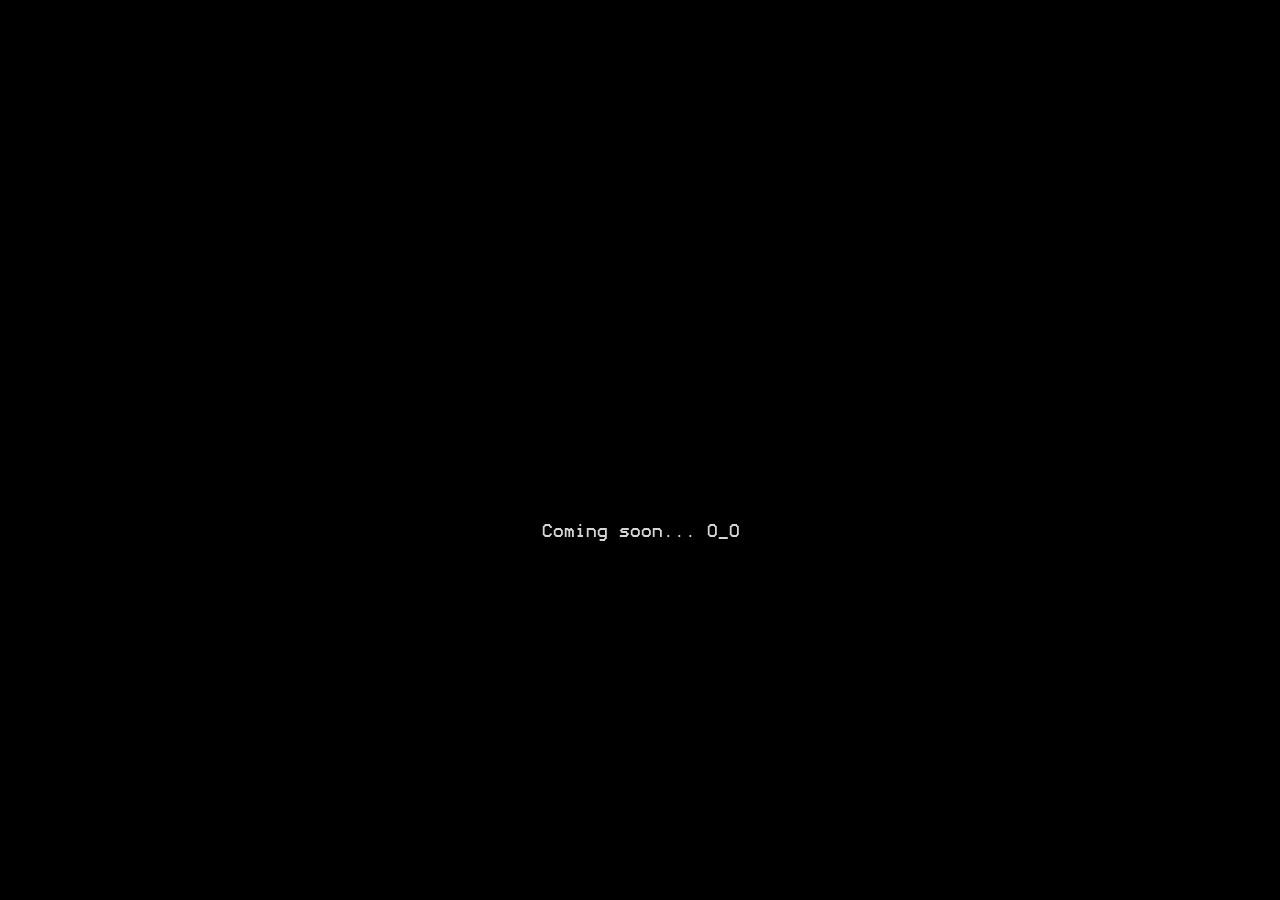
==== commit ff2bffee: "Feature: Landing page snggle.com" ====
--- a/index.html
+++ b/index.html
@@ -1,329 +1,86 @@
+<!DOCTYPE html>
+<html>
 
-<!DOCTYPE html>
-<html lang="en">
-    <head>
-        <title>SNGGLE</title>
-        <link rel="icon" type="image/png" href="https://ipfs.snggle.com/ipfs/QmSyisGGSbiNfunsmPsNMGCofEzaq3hi2HK6ESrRfQoSLQ">
-        <link rel="stylesheet" href="reset.css">
-        <link rel="stylesheet" href="index.css">
-        <meta name="viewport" content="width=device-width, initial-scale=1">
-    </head>
-    <body>
-        <section class="header">
-            <div class="header__wrapper">
-                <div class="header__content">
-                    <button
-                    class="header__menu"
-                    id="navigation-toggle"
-                    onclick="toggleNavigation()"
-                ></button>
-                </div>
-            </div>
-        </section>
-        <nav class="navigation" id="navigation">
-            <div class="navigation__wrapper">
-                <div class="navigation__content">
-                    <img
-                        src="./static/images/cloud.svg"
-                        alt="image"
-                        class="navigation__image"
-                    />
-                    <a class="navigation__item">
-                        <span class="navigation__item__label">
-                            Home
-                        </span>
-                        <img
-                            src="./static/images/home/reverted_arrow.svg"
-                            alt="arrow"
-                            class="navigation__item__arrow"
-                        />
-                    </a>
-                    <a href="./snggle.html" class="navigation__item">
-                        <span class="navigation__item__label">
-                            SNGGLE !?
-                        </span>
-                        <img
-                            src="./static/images/home/arrow.svg"
-                            alt="arrow"
-                            class="navigation__item__arrow"
-                        />
-                    </a>
-                    <a href="./faq.html" class="navigation__item">
-                        <span class="navigation__item__label">
-                            FAQ
-                        </span>
-                        <img
-                            src="./static/images/home/arrow.svg"
-                            alt="arrow"
-                            class="navigation__item__arrow"
-                        />
-                    </a>
-                    <a class="navigation__item" href="https://docs.snggle.com" target="_blank">
-                        <span class="navigation__item__label">
-                            Documentation
-                        </span>
-                        <img
-                            src="./static/images/home/arrow.svg"
-                            alt="arrow"
-                            class="navigation__item__arrow"
-                        />
-                    </a>
-                    <a  href="https://github.com/snggle/snggle/releases" target="_blank" class="navigation__item">
-                        <span class="navigation__item__label">
-                            Download
-                        </span>
-                        <img
-                            src="./static/images/home/arrow.svg"
-                            alt="arrow"
-                            class="navigation__item__arrow"
-                        />
-                    </a>
-                    <a href="faq.html#contact" class="navigation__item">
-                        <span class="navigation__item__label">
-                            Contribute
-                        </span>
-                        <img
-                            src="./static/images/home/arrow.svg"
-                            alt="arrow"
-                            class="navigation__item__arrow"
-                        />
-                    </a>
-                </div>
-            </div>
-        </nav>
-        <section class="intro">
-            <img
-                src="./static/images/home/intro_section_mobile.svg"
-                alt="intro"
-                class="intro__image"
-            />
-            <img
-                src="./static/images/cloud.svg"
-                alt="cloud"
-                class="intro__cloud-image"
-            />
-            <div class="intro__wrapper">
-                <div class="intro__content">
-                    <div class="intro__info">
-                        <div class="intro__images">
-                            <img
-                                src="./static/images/home/title.svg"
-                                alt="title"
-                                class="intro__images__title"
-                            />
-                            <img
-                                src="./static/images/cloud.svg"
-                                alt="title"
-                                class="intro__images__cloud"
-                            />
-                        </div>
-                        <img
-                            src="./static/images/home/intro_section.svg"
-                            alt="intro section"
-                            class="intro__main-image"
-                        />
-                        <div class="intro__info__text">
-                            <span class="intro__title">
-                                <div class="intro__title__polygon"></div>
-                                <div>SNGGLE is a first of it's kind hardware security</div>
-                                <div>& communication system. It's an entirely off-line</div>
-                                <div>mobile application whose purpose is to keep</div>
-                                <div>all your inmost secrets safe.</div>
-                            </span>
-                            <span class="intro__description">
-                                <div class="intro__description__polygon"></div>
-                                <div>Whether it's a password, a document, a photo</div> 
-                                <div>a 2FA code, a private key carrying unfathomable</div> 
-                                <div>wealth or the utmost private conversation,</div>
-                                <div><b>SNGGLE</b> will be at your side keeping</div>
-                                <div>your secrets safe.</div>
-                            </span>
-                        </div>
-                    </div>
-                </div>
-            </div>
-        </section>
-        <section class="about">
-            <div class="about__wrapper">
-                <div class="about__content">
-                    <div class="about__intro">
-                        <img
-                            src="./static/images/home/heart.svg"
-                            alt="heart"
-                            class="about__image"
-                        />
-                    <span class="about__description">
-                        <b>The</b> SNGGLE app is an ever-evolving labor of love for true privacy with the utmost consideration for what truly matters to those in
-                        need of the most fundamental freedoms for every human being on
-                        the planet.
-                    </span>
-                    </div>
-                    <picture>
-                        <source srcset="./static/images/home/about_section_mobile.svg" media="(max-width: 1024px)"/>
-                        <img
-                            src="./static/images/home/about_section.svg"
-                            alt="bubbles"
-                            class="about__main-image"
-                        />
-                    </picture>
-                </div>
-            </div>
-        </section>
-        <section class="security">
-            <img
-                src="./static/images/home/security_section_mobile.svg"
-                alt="intro"
-                class="security__image"
-            />
-            <div class="security__wrapper">
-                <div class="security__content">
-                    <img 
-                        src="./static/images/home/security_section.png"
-                        alt="security"
-                        class="security__main-image"
-                    />
-                    <div class="security__info">
-                        <span class="security__title">
-                            <div class="security__title__polygon"></div>
-                                <b>SNGGLE</b> uses end-to-end encrypted and air-gapped means
-                                of communication with other Snggles to transport
-                                signatures, messages, documents, passwords or any other
-                                secret information to and from devices that require them.   
-                        </span>
-                        <span class="security__description">
-                            <div class="security__description__polygon"></div>
-                            <div>With support for both sequential QR codes and a fully</div>
-                            <div>hands-off experience over our in-house developed</div>
-                            <div>audio transmission protocol, <b>SNGGLE</b> makes it</div>
-                            <div>safe and convenient to interact with the</div>
-                            <div>world while remaining fully offline</div>
-                        </span>
-                    </div>
-                </div>
-            </div>
-        </section>
-        <section class="privacy">
-            <div class="privacy__wrapper">
-                <div class="privacy__content">
-                    <div class="privacy__info">
-                        <h3 class="privacy__title">
-                            How is SNGGLE better than other privacy applications?
-                        </h3>
-                        <span class="privacy__description">
-                            While various privacy applications might offer certain features overlapping with
-                            <b>SNGGLE</b>, they often remain online and require installation on all your devices to function, unintentionally divulging all your secrets to anyone who takes control over any single one of your devices in an unauthorized manner.
-                            <b>SNGGLE</b>
-                            is intended to exist as
-                            an extension of your own hand in a single copy with exceptions for optional and encrypted backups.
-                        </span>
-                    </div>
-                    <div class="privacy__image__wrapper">
-                        <img
-                            src="./static/images/home/privacy_section.svg"
-                            alt="privacy"
-                            class="privacy__image"
-                        />
-                    </div>
-                </div>
-            </div>
-        </section>
-        <footer class="footer">
-            <div class="footer__wrapper">
-                <div class="footer__content">
-                    <div class="footer__image__wrapper">
-                        <img
-                            src="./static/images/logo.svg"
-                            alt="logo"
-                            class="footer__image"
-                        />
-                    </div>
-                    <div class="footer__links">
-                        <ul class="footer__links__list">
-                            <li class="footer__links__list__item">
-                                <a href="./index.html">
-                                    Home
-                                </a>
-                            </li>
-                            <li class="footer__links__list__item">
-                                <a href="./snggle.html">
-                                    SNGGLE !?
-                                </a>
-                            </li>
-                            <li class="footer__links__list__item">
-                                <a href="./faq.html">
-                                    FAQ
-                                </a>
-                            </li>
-                        </ul>
-                        <ul class="footer__links__list">
-                            <li class="footer__links__list__item">
-                                <a href="https://docs.snggle.com" target="_blank">
-                                    Documentation
-                                </a>
-                            </li>
-                            <li class="footer__links__list__item">
-                                <a href="https://github.com/snggle/snggle/releases" target="_blank">
-                                    Download
-                                </a>
-                            </li>
-                            <li class="footer__links__list__item">
-                                <a href="faq.html#contact">
-                                    Contribute
-                                </a>
-                            </li>
-                        </ul>
-                    </div>
-                </div>
-            </div>
-        </footer>
-    </body>
-    <script>
-        /** Shows/closes navigation.
-         * Toggles navigation class for button and disables scroll behaviour.
-         */
-        function toggleNavigation() {
-            document.getElementById("navigation").classList.toggle("show")
-            document.getElementById("navigation-toggle").classList.toggle("close")
-            document.body.classList.toggle("scroll-disabled")
+<head>
+    <title>SNGGLE</title>
+    <link rel="icon" type="image/png" href="./static/favicon.png">
+    <style>
+        @font-face {
+            font-family: Modeseven;
+            src: url('./static/Modeseven.ttf');
         }
 
-        const LEFT_KEY_CODE = 37
-        const RIGHT_KEY_CODE = 39
-
-        window.addEventListener("keydown", (e) => {
-            if (e.keyCode === LEFT_KEY_CODE) {
-                window.location.href = './faq.html'
-            }
-            if (e.keyCode === RIGHT_KEY_CODE) {
-                window.location.href = './snggle.html'
-            }
-        });
-
-        /** Touch start/end x positions. */
-        let TOUCH_START_X = 0;
-        let TOUCH_END_X = 0;
-
-        function swipeNavigation() {
-            const SWIPE_WIDTH = window.innerWidth*0.6;
-
-            if (TOUCH_END_X < TOUCH_START_X && ((TOUCH_START_X - TOUCH_END_X) > SWIPE_WIDTH)) {
-                window.location.href = './snggle.html';
-            }
-            
-            if (TOUCH_END_X > TOUCH_START_X && (TOUCH_END_X - TOUCH_START_X) > SWIPE_WIDTH) {
-                window.location.href = './faq.html';
-            }
+        html,
+        body {
+            background-color: black;
+            justify-content: center;
+            text-align: center;
+            display: block;
+            height: 99%
         }
 
-        /** Detects touch start event. */
-        window.addEventListener('touchstart', (e) => {
-            TOUCH_START_X = e.changedTouches[0].screenX;
-        }, false);
+        span {
+            color: #d5d5d5;
+            line-height: 1.7;
+            font-size: 18px;
+            font-family: 'Modeseven'
+        }
 
-        /** Detects touch end event. */
-        window.addEventListener('touchend', (e) => {
-            TOUCH_END_X = e.changedTouches[0].screenX;
-            swipeNavigation();
-        }, false);
+        video {
+            width: 256px;
+            padding-bottom: 32px;
+        }
+
+        div {
+            text-align: center;
+            justify-content: center;
+            align-items: center;
+            display: block;
+            margin-left: auto;
+            margin-right: auto;
+        }
+
+        .container {
+            position: fixed;
+            top: 50%;
+            left: 50%;
+            transform: translate(-50%, -50%);
+        }
+    </style>
+</head>
+
+<body>
+    <div class="container">
+        <video id="vid-snggle" autoplay loop muted inline>
+            <source src="./static/logo_animated.mp4" type="video/mp4">
+        </video>
+        <div>
+            <div id="div-info" style="width: 768px;">
+                <span>Coming soon... O_O</span>
+                <!-- Uncomment the lines below to modify a redirect message -->
+
+                <!-- <span>You are leaving </span> -->
+                <!-- <a href="https://snggle.com"><span><strong>snggle.com</strong></span></a>&nbsp -->
+
+                <!-- <span>and are being redirected to XXXXX.</span> -->
+            </div>
+        </div>
+    </div>
+    <script>
+        const sleep = (milliseconds) => {
+            return new Promise(resolve => setTimeout(resolve, milliseconds))
+        }
+
+        const redirectTo = async (redirect_url) => {
+            await sleep(5000);
+
+            console.info(`INFO: Redirecting -> ${redirect_url}`)
+            window.location.replace(redirect_url);
+        }
+
+        // Uncomment the line below to enable the redirect feature
+        // redirectTo(`https://blank-page.com`);
     </script>
-</html>
+</body>
+
+</html>
